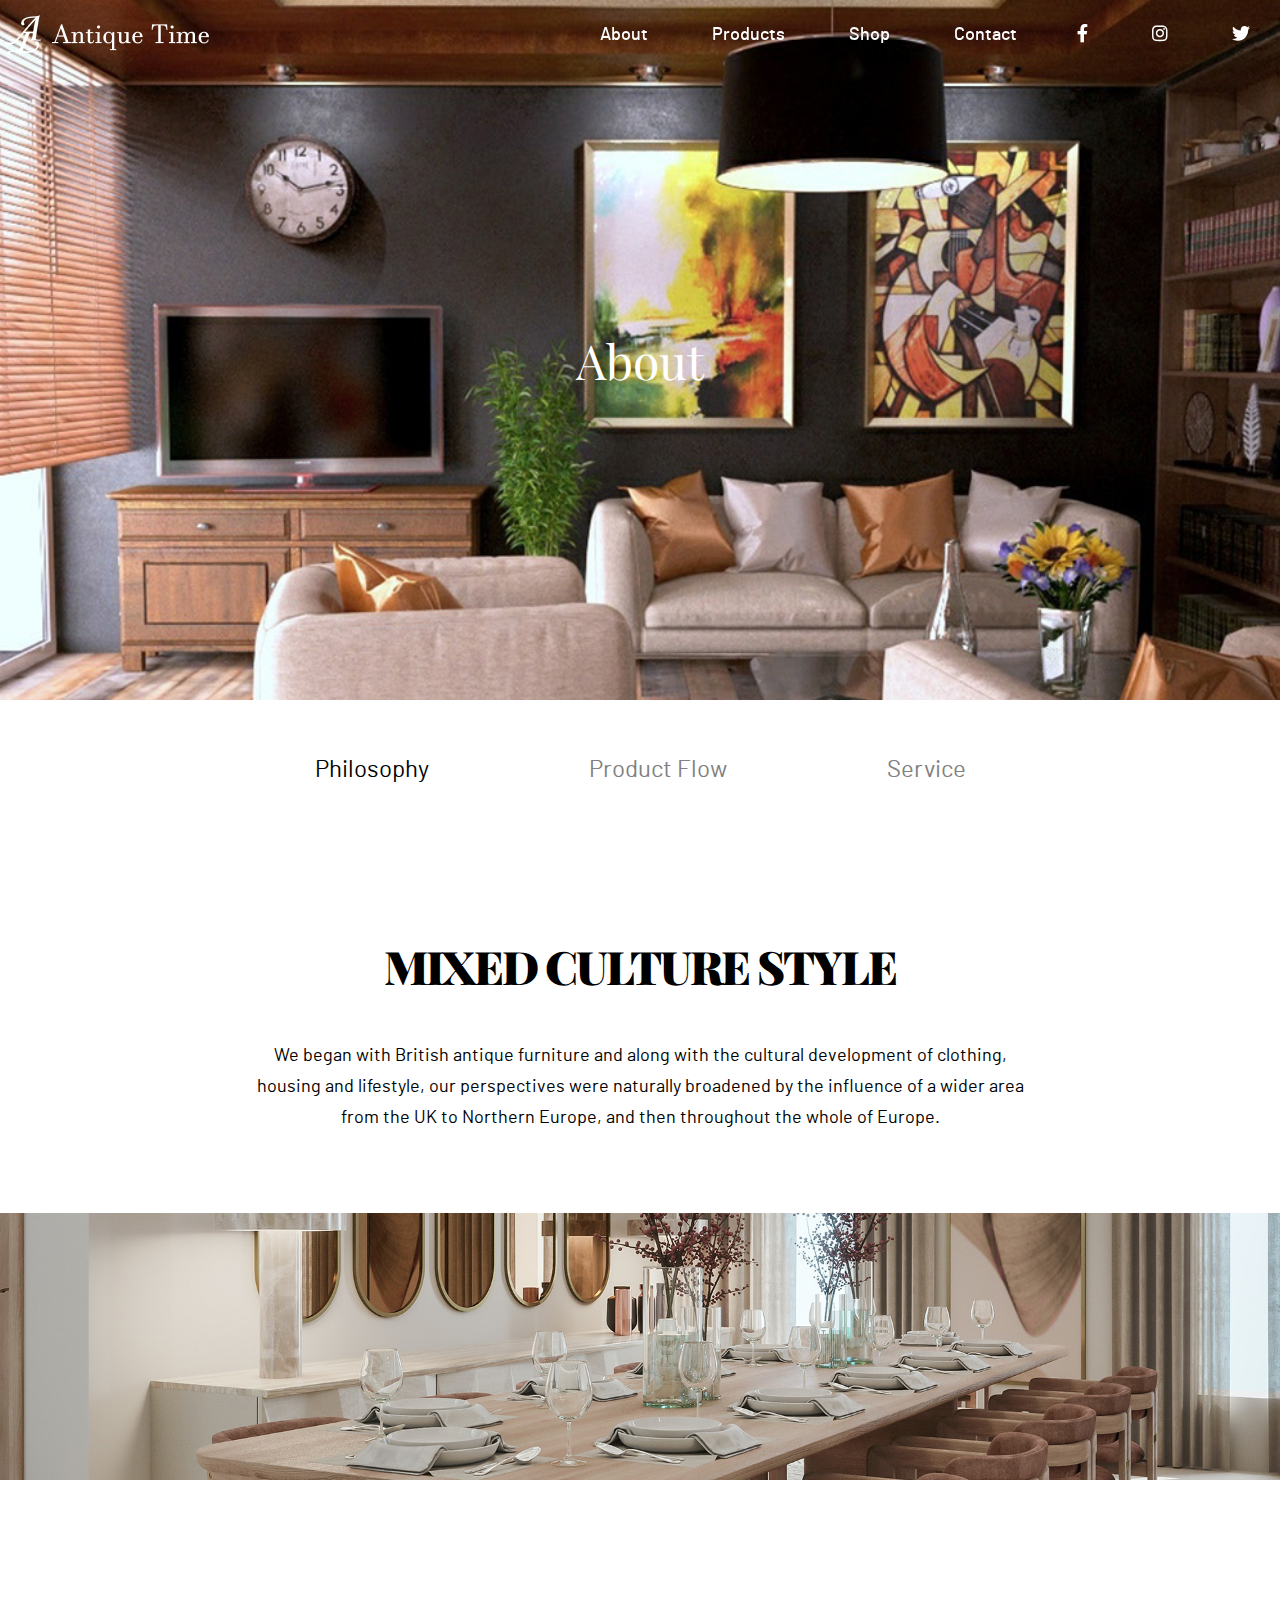
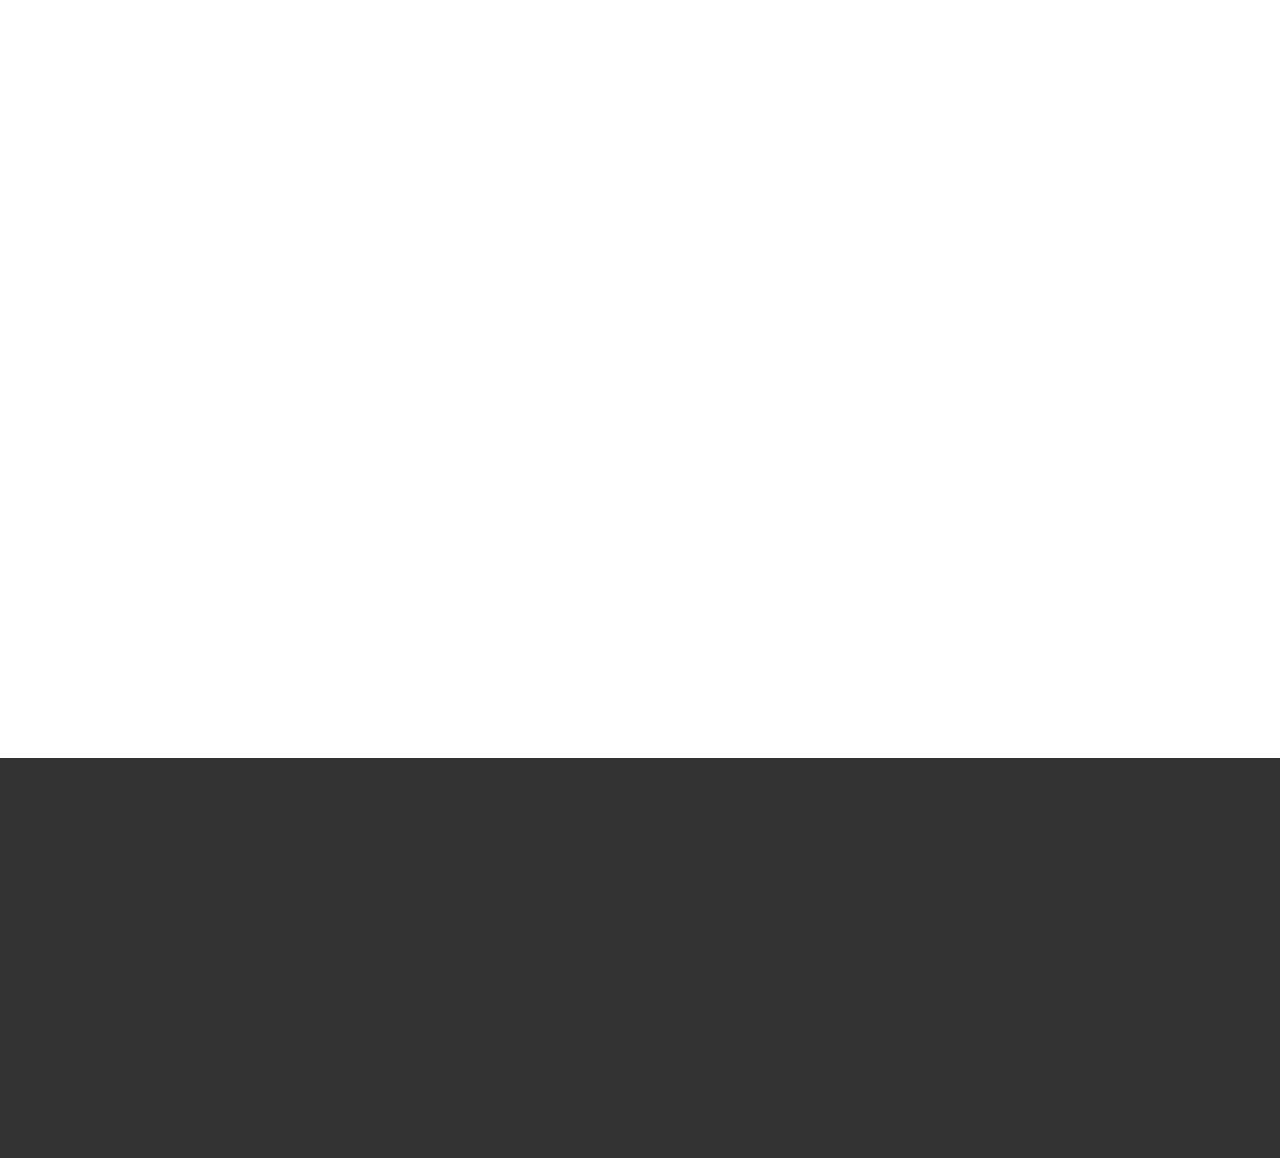
==== sub_page/about.html @ 9381ce77 "01.upload" ====
<!DOCTYPE html>
<html>

<head>
    <title>Antique Time - About</title>
    <meta charset="UTF-8">
    <meta name="viewport" content="user-scalable=no, initial-scale=1.0, maximum-scale=1.0, minimum-scale=1.0, width=device-width">
    <meta http-equiv="X-UA-Compatible" content="ie=edge">
    <meta name="author" content="SOHYUN LIM">
    <!-- description -->
    <meta name="description" content="포트폴리오용 가구인테리어 사이트 엔티크타임">
    <!-- keywords -->
    <meta name="keywords" content="creative, modern, clean, bootstrap responsive, html5, css3, portfolio, agency, one page, corporate, start-up, studio, branding, designer, freelancer, carousel, parallax, personal, masonry, grid">
    <!-- favicon -->
    <link rel="shortcut icon" href="images/common/antique_time_favicon.ico">
    <!--css-->
    <link rel="stylesheet" href="../css/common.css">
    <link rel="stylesheet" href="../css/main.css">
    <link rel="stylesheet" href="../css/sub.css">
    <link rel="stylesheet" href="../css/slick.css">
    <!--script-->
    <script src="https://ajax.googleapis.com/ajax/libs/jquery/3.3.1/jquery.min.js"></script>
    <script src="../js/slick.min.js"></script>
    <script src="../js/common.js"></script>
    <!--[if IE]>
        <script src="../js/html5shiv.js"></script>
    <![endif]-->
</head>

<body>

    <!--header S-->
    <header id="header">
        <!--mobile nav S-->
        <nav class="mNav">
            <h1><a href="../index.html">antique time</a></h1>
            <a class="ham"><span></span> <span></span> <span></span></a>
            <ul class="gnb">
                <li><a href="about.html">About</a></li>
                <li><a href="product.html">Products</a></li>
                <li><a href="shop.html">Shop</a></li>
                <li><a href="contact.html">Contact</a></li>
            </ul>
        </nav>
        <!--mobile nav E-->
        <!--web nav S-->
        <nav class="wNav container">
            <h1><a href="../index.html">antique time</a></h1>
            <div class="gnb">
                <ul class="menu">
                    <li><a href="about.html">About</a></li>
                    <li><a href="product.html">Products</a></li>
                    <li><a href="shop.html">Shop</a></li>
                    <li><a href="contact.html">Contact</a></li>
                </ul>
                <ul class="social">
                    <li><a href="#"><i class="fab fa-facebook-f"></i></a></li>
                    <li><a href="#"><i class="fab fa-instagram"></i></a></li>
                    <li><a href="#"><i class="fab fa-twitter"></i></a></li>
                </ul>
            </div>
        </nav>
        <!--web nav E-->
    </header>
    <!--header E-->


    <!--about_visual S-->
    <section id="about_visual" class="sub_visual">
        <h2 class="ani-start">About</h2>
    </section>
    <!--about_visual S-->


    <div id="wrap">

        <!--snb S-->
        <section id="snb">
            <h3 class="hidden">about 메뉴</h3>
            <ul class="snb">
                <li class="ani-start active" rel="tab1">Philosophy</li>
                <li class="ani-start ani-delay-03" rel="tab2">Product Flow</li>
                <li class="ani-start ani-delay-05" rel="tab3">Service</li>
            </ul>
        </section>
        <!--snb E-->

        <!--tab1 S-->
        <section id="tab1" class="tab_content">

            <!--mixed S-->
            <article class="mixed ani-start ani-delay-03 ani-stop">
                <h3>Mixed Culture Style</h3>
                <p class="mixedP">We began with British antique furniture and along with the cultural development of clothing, housing and lifestyle, our perspectives were naturally broadened by the influence of a wider area from the UK to Northern Europe, and then throughout the whole of Europe.</p>
                <ul class="mixed_list">
                    <li class="ml1"><img src="../images/about/sub_img_ml3.jpg" alt="mixed style diningroom"></li>
                    <li class="ml2"><img src="../images/about/sub_img_ml2.jpg" alt="mixed style library"></li>
                    <li class="ml3"><img src="../images/about/sub_img_ml1.jpg" alt="mixed style masterroom"></li>
                    <li class="ml4"><img src="../images/about/sub_img_ml4.jpg" alt="mixed style livingroom"></li>
                    <li class="ml5"><img src="../images/about/sub_img_ml5.jpg" alt="mixed style hallway"></li>
                </ul>
            </article>
            <!--mixed E-->

            <!--wrs S-->
            <article class="wrs container">
                <figure>
                    <img src="../images/about/about_bg_ws.jpg" alt="We_Are_Style" class="ani-start-fadeLeft ani_stop">
                    <figcaption class="ani-start-fadeLeftReverse ani_stop">
                        <h3>WE’RE STYLE</h3>
                        <p class="wrs_w1">If you introduce just one piece of furniture that you love into your life, everyday life will become fun and exciting. Above all, it is strange but antique furniture really enhances the atmosphere of the room, creating a higher quality space.</p>
                        <p class="wrs_w2">Since opening the first shop in Busan in 1988, we have been helping to design people’s living space in various ways. One way has been through antique furniture and we have enjoyed sharing the moments when we have been able to make many customers happy.</p>
                    </figcaption>
                </figure>
            </article>
            <!--wrs E-->
        </section>
        <!--tab1 E-->


        <!--tab2 S-->
        <section id="tab2" class="tab_content">

            <!--buying S-->
            <article class="container">
                <figure class="ani-start ani_stop">
                    <img src="../images/about/about_product_flow1.jpg" alt="buying img">
                    <figcaption>
                        <h3>Buying</h3>
                        <p>There are many variations of passages of Lorem Ipsum available, but the majority have suffered alteration in some form, by injected humour, or randomised words which don't look even slightly believable. If you are going to use a passage of Lorem Ipsum, you need to be sure there isn't anything embarrassing hidden in the middle of text.</p>
                    </figcaption>
                </figure>
            </article>
            <!--buying E-->

            <!--Restoration S-->
            <article>
                <figure class="container ani-start ani_stop">
                    <img src="../images/about/about_product_flow2.jpg" alt="Restoration img">
                    <figcaption>
                        <h3>Restoration</h3>
                        <p>There are many variations of passages of Lorem Ipsum available, but the majority have suffered alteration in some form, by injected humour, or randomised words which don't look even slightly believable. If you are going to use a passage of Lorem Ipsum, you need to be sure there isn't anything embarrassing hidden in the middle of text. All the Lorem Ipsum generators on the Internet tend to repeat predefined chunks as necessary, making this the first true generator on the Internet. It uses a dictionary of over 200 Latin words, combined with a handful of model sentence structures, to generate Lorem Ipsum which looks reasonable. </p>
                    </figcaption>
                </figure>
            </article>
            <!--Restoration E-->

            <!--Polishing S-->
            <article class="container">
                <figure class="ani-start ani_stop">
                    <img src="../images/about/about_product_flow3.jpg" alt="Polishing img">
                    <figcaption>
                        <h3>Polishing</h3>
                        <p>If you are going to use a passage of Lorem Ipsum, you need to be sure there isn't anything embarrassing hidden in the middle of text. All the Lorem Ipsum generators on the Internet tend to repeat predefined chunks as necessary, making this the first true generator on the Internet. It uses a dictionary of over 200 Latin words, combined with a handful of model sentence structures, to generate Lorem Ipsum which looks reasonable. The generated Lorem Ipsum is therefore always free from repetition, injected humour, or non-characteristic words etc.</p>
                    </figcaption>
                </figure>
            </article>
            <!--Polishing E-->

            <!--Woodworking S-->
            <article>
                <figure class="container ani-start ani_stop">
                    <img src="../images/about/about_product_flow4.jpg" alt="Woodworking img">
                    <figcaption>
                        <h3>Woodworking</h3>
                        <p>There are many variations of passages of Lorem Ipsum available, but the majority have suffered alteration in some form, by injected humour, or randomised words which don't look even slightly believable. If you are going to use a passage of Lorem Ipsum, you need to be sure there isn't anything embarrassing hidden in the middle of text. All the Lorem Ipsum generators on the Internet tend to repeat predefined chunks as necessary, making this the first true generator on the Internet. It uses a dictionary of over 200 Latin words, combined with a handful of model sentence structures, to generate Lorem Ipsum which looks reasonable. The generated Lorem Ipsum is therefore always free from repetition, injected humour, or non-characteristic words etc.</p>
                    </figcaption>
                </figure>
            </article>
            <!--Woodworking E-->

        </section>
        <!--tab2 E-->


        <!--tab3 S-->
        <section id="tab3" class="tab_content">

            <!--order_house S-->
            <article class="order_house cts_s1">
                <div class="container">
                    <div class="s_top ani ani-start">
                        <img src="../images/about/about_service_house_main.jpg" alt="order house img">
                        <div class="s_words">
                            <h3>ORDER HOUSE</h3>
                            <p>Every man wants his own house.</p>
                            <p>For those who love the design, it's just like you.For someone, it's their own status.For some people, it's a gathering place instead of a cafe, and it's their own place to take a rest.</p>
                            <p>We promise to build a house that will be a lifelong asset.</p>
                        </div>
                    </div>
                    <div class="s_bottom ani-start ani_stop">
                        <div class="works_more ">
                            <h4>LATEST WORKS</h4>
                            <p><a href="#" class="btn_style1"><em></em><span>VIEW MORE</span></a></p>
                        </div>
                        <div class="s_btm_img"><a href="#"><img src="../images/about/about_service_house_bottom1.jpg" alt="house1"><span></span></a></div>
                        <div class="s_btm_img"><a href="#"><img src="../images/about/about_service_house_bottom2.jpg" alt="house2"><span></span></a></div>
                    </div>
                </div>
            </article>
            <!--order_house E-->

            <!--renovation S-->
            <article class="renovation cts_s2">
                <div><img src="../images/about/about_service_renovation_main.jpg" alt="renovation img" class="ani-start ani_stop"></div>
                <div class="container s_line ani-start ani_stop">
                    <div class="s_words">
                        <h3>RENOVATION</h3>
                        <p>"Renovation" is what we think of as ""residential regeneration."""I think it's about reviving my home again.</p>
                        <p>In recent years, we have been able to respond to renovations, such as kitchen replacement and floor renovation, focusing on the complete renovation of an apartment building that has been in high demand, the renovation of a single-family skeleton, and the renovation of earthquake-resistance reinforcement.</p>
                        <p>The purpose is to make your precious place live longer.</p>
                    </div>
                    <div class="s_right">
                        <h4>LATEST WORKS</h4>
                        <div class="s_btm_img">
                            <a href="#"><img src="../images/about/about_service_house_bottom1.jpg" alt="renovation1"><span></span></a>
                            <a href="#"><img src="../images/about/about_service_house_bottom2.jpg" alt="renovation2"><span></span></a>
                        </div>
                        <p class="btn"><a href="#" class="btn_style1"><em></em><span>VIEW MORE</span></a></p>
                    </div>
                </div>
            </article>
            <!--renovation E-->



            <!--stores S-->
            <article class="stores cts_s1">
                <div class="container">
                    <div class="s_top ani-start ani_stop">
                        <img src="../images/about/about_service_stores_main.jpg" alt="stores img">
                        <div class="s_words">
                            <h3>STORES</h3>
                            <p>We do not only private housing, but also construction and planning of stores and medical facilities.</p>
                            <p>We will help you build a store that is full of thoughts and is the only place in the world that reflects the owner's obsession and the customer's perspective.</p>
                        </div>
                    </div>
                    <div class="s_bottom ani-start ani_stop">
                        <div class="works_more">
                            <h4>LATEST WORKS</h4>
                            <p><a href="#" class="btn_style1"><em></em><span>VIEW MORE</span></a></p>
                        </div>
                        <div class="s_btm_img"><a href="#"><img src="../images/about/about_service_stores_bottom1.jpg" alt="stores1"><span></span></a></div>
                        <div class="s_btm_img"><a href="#"><img src="../images/about/about_service_stores_bottom2.jpg" s alt="stores2"><span></span></a></div>
                    </div>
                </div>
            </article>
            <!--stores E-->

            <!--furniture S-->
            <article class="furniture cts_s2">
                <div><img src="../images/about/about_service_furniture_main.jpg" alt="furniture main" class=" ani-start ani_stop"></div>
                <div class="container s_line">
                    <div class="s_words ani-start ani_stop">
                        <h3>FURNITURE</h3>
                        <p>We do not only private housing, but also construction and planning of stores and medical facilities.</p>
                        <p>We will help you build a store that is full of thoughts and is the only place in the world that reflects the owner's obsession and the customer's perspective.</p>
                    </div>
                    <div class="s_right ani-start ani_stop">
                        <h4>LATEST WORKS</h4>
                        <div class="s_btm_img">
                            <a href="#"><img src="../images/about/about_service_furniture_bottom1.jpg" alt="furniture1"><span></span></a>
                            <a href="#"><img src="../images/about/about_service_furniture_bottom2.jpg" s alt="furniture2"><span></span></a>
                        </div>
                        <p class="btn"><a href="#" class="btn_style1"><em></em><span>VIEW MORE</span></a></p>
                    </div>
                </div>
            </article>
            <!--furniture E-->

        </section>
        <!--tab3 E-->
    </div>


    <!--footer S-->
    <footer id="footer">
        <div class="footer">
            <p class="footer_logo"><img src="../images/common/common_img_logo.png" alt="footer_logo"></p>
            <p class="slogan">No. 37 Squadron is a Royal Australian Air Force medium tactical airlift squadron. It operates Lockheed Martin C-130J Hercules aircraft from RAAF Base Richmond, New South Wales. The squadron has seen active service flying transport aircraft during World War II.</p>
            <ul class="social">
                <li><a href="#"><i class="fab fa-facebook-f"></i></a></li>
                <li><a href="#"><i class="fab fa-instagram"></i></a></li>
                <li><a href="#"><i class="fab fa-twitter"></i></a></li>
            </ul>
            <p class="copy">© 2020 ANTIQUE TIME / ALL RIGHTS RESERVED</p>
        </div>
    </footer>
    <!--footer E-->
</body></html>
---- css/common.css ----
@charset "utf-8";
@import url('https://fonts.googleapis.com/css2?family=Playfair+Display:ital,wght@0,500;1,600&display=swap');
@import url('https://cdnjs.cloudflare.com/ajax/libs/font-awesome/5.14.0/css/all.min.css');
@font-face {
    font-family: 'barlow';
    src: url('../fonts/barlow-medium-webfont.woff2') format('woff2'),
         url('../fonts/barlow-medium-webfont.woff') format('woff');
    font-weight: 500;
    font-style: normal;

}


@font-face {
    font-family: 'barlow';
    src: url('../fonts/barlow-semibold-webfont.woff2') format('woff2'),
         url('../fonts/barlow-semibold-webfont.woff') format('woff');
    font-weight: 600;
    font-style: normal;

}

@font-face {
    font-family: 'barlow';
    src: url('../fonts/barlow-regular-webfont.woff2') format('woff2'),
         url('../fonts/barlow-regular-webfont.woff') format('woff');
    font-weight: normal;
    font-style: normal;

}

/* 여백 초기화 */
body{background: #fff;overflow-x: hidden;position: relative;}
body,div,ul,li,dl,dd,dt,ol,h1,h2,h3,h4,h5,h6,input,fieldset,legend,p,select,table,th,td,tr,textarea,button,form,figure,figcaption{margin:0; padding:0;}

/* a 링크 초기화 */
a {color: #000; text-decoration: none;}
a:hover {color: #000;}

/* 폰트 초기화 */
body, input, textarea, select, button, table {font-family: 'barlow'; color: #000; font-size: 18px; line-height: 1.7;}

/* 폰트 스타일 초기화 */
em,address {font-style: normal;}

/* 블릿기호 초기화 */
ul,li,ol {list-style:none;}

/* 제목 태그 초기화 */
h1,h2,h3,h4,h5,h6 {font-size: 18px; font-weight: normal;}

/* 테두리 초기화 */
img,fieldset {border:0 none;}

/* 버튼 초기화 */
button {border: 0;}


/* 반응형 */
video,img {width: 100%;}

/* clearfix */
.clearfix{*zoom:1;}
.clearfix:before, .clearfix:after {display: block; content: '';line-height: 0;}
.clearfix:after {clear: both;}


/* IR 효과 */
.hidden{text-indent: -9999px;display: none;}


h3{position: relative;font-size: 46px; letter-spacing: -2px; font-weight: 900;text-transform: uppercase;text-align: center;line-height: 1.1;font-family: 'Playfair Display', serif;font-style: normal;}
h3 span{display: block; font-style: italic;color: #3b5249}


/*hover 확대*/
a.scale,.sns li a:hover{transition:all .3s;}
.social li a:hover{transform: scale(1.2);-ms-transform: scale(1.2);-webkit-transform: scale(1.2);transition:all .3s;}


/*btn_style1*/
.btn_style1 {cursor: pointer;box-sizing: border-box; background-color: transparent;width: 100%;height: 60px;padding:20px 70px;line-height: 64px;position: relative;;z-index: 0;}
.btn_style1 span {color: #000;padding-right: 30px;transform: scaleX(0.6);transform-origin: center left;transition: color 0.3s ease;position: relative;z-index: 1;}
.btn_style1 em {position: absolute;height: 1px;background: #000;width: 47%;right: 23px;top: 50%;transform: scaleX(0.25); -webkit-transform:scaleX(0.25);transform-origin: center right;transition: all 0.3s ease;z-index: 1;}
.btn_style1:before,
.btn_style1:after {content: '';background: #9cada4;height: 50%;width: 0;position: absolute;transition: 0.3s cubic-bezier(0.785, 0.135, 0.15, 0.86);-webkit-transition:0.3s cubic-bezier(0.785, 0.135, 0.15, 0.86);}
.btn_style1:before {top: 0;left: 0;right: auto;}
.btn_style1:after {bottom: 0;right: 0;left: auto;}
.btn_style1:hover:before {width: 100%;right: 0;left: auto;}
.btn_style1:hover:after {width: 100%;left: 0;right: auto;}
.btn_style1:hover span {color: #fff;}
.btn_style1:hover em {background: #fff;transform: scaleX(.51);transform: scaleX(.51);}

/*btn_style2*/
.btn_style2{position: relative}
.btn_style2:hover{animation: btn2_ani 1.5s infinite}
.btn_style2 span{border-bottom: 1px solid #000;padding: 5px 100px 5px 20px;font-weight: 600;font-size: 20px;}
.btn_style2 em{width: 15px;height: 1px;background: #000;position: absolute;right: -2px;bottom: 6px; transform: rotate(45deg);}



/*
animation
*/




.ani_stop {
    animation-name: none !important;
    -webkit-animation-name: none !important;
    opacity: 0;
}

[class *= ani-start] {
	animation-delay:0s;
	-webkit-animation-delay:0s;
	animation-duration:1.0s;
	-webkit-animation-duration:1;
	animation-fill-mode: both;
	-webkit-animation-fill-mode: both;
	animation-direction: alternate;
	-webkit-animation-direction: alternate;
}
.ani-start-fadeIn {
	animation-name:fadeIn;
	-webkit-animation-name:fadeIn;
}
.ani-start {
	animation-name:fadeDown;
	-webkit-animation-name:fadeDown;
	animation-name:fadeUp;
	-webkit-animation-name:fadeUp;
}
.ani-start-fadeDown {
	animation-name:fadeDown;
	-webkit-animation-name:fadeDown;
}
.ani-start-fadeLeft {
	animation-name:fadeLeft;
	-webkit-animation-name:fadeLeft;
}
.ani-start-fadeLeftReverse {
	animation-name:fadeLeftReverse;
	-webkit-animation-name:fadeLeftReverse;
}
.ani-start-fadeRight {
	animation-name:fadeRight;
	-webkit-animation-name:fadeRight;
}
.ani-start-zoomIn {
	animation-name:zoomIn;
	-webkit-animation-name:zoomIn;
}
.ani-start-flipX {
	animation-name:flipX;
	-webkit-animation-name:flipX;
}

.ani-delay-03 {
	animation-delay:0.2s;
	-webkit-animation-delay:0.2s;
}
.ani-delay-04 {
	animation-delay:0.3s;
	-webkit-animation-delay:0.3s;
}
.ani-delay-05 {
	animation-delay:0.4s;
	-webkit-animation-delay:0.4s;
}
.ani-delay-06 {
	animation-delay:0.5s;
	-webkit-animation-delay:0.5s;
}
.ani-delay-07 {
	animation-delay:0.6s;
	-webkit-animation-delay:0.6s;
}
.ani-delay-08 {
	animation-delay:0.7s;
	-webkit-animation-delay:0.7s;
}
.ani-delay-09 {
	animation-delay:0.8s;
	-webkit-animation-delay:0.8s;
}
.ani-delay-10 {
	animation-delay:0.9s;
	-webkit-animation-delay:0.9s;
}
.ani-delay-11 {
	animation-delay:1s;
	-webkit-animation-delay:1s;
}
.ani-delay-12 {
	animation-delay:1.1s;
	-webkit-animation-delay:1.1s;
}



@keyframes scroll_ani {
  0%   { transform: translateY(0); opacity: 1; }
  25%  { opacity: 1; }
  75%  { transform: translateY(.75em); opacity: 0; }
  100% { transform: translateY(0); opacity: 0; }
}

@keyframes btn2_ani {
  0%   {transform: translate(0,0)}
  50%   {transform: translate(5px,0)}
  100%   {transform: translate(0,0)}
}




@keyframes fadeIn {
 	0% {
 		opacity:0;
 	}
 	100% {
 		opacity:1;
 	}
}
@-webkit-keyframes fadeIn {
 	0% {
 		opacity:0;
 	}
 	100% {
		opacity:1;
 	}
}
@keyframes fadeUp {
 	0% {
 		transform:translateY(30px);
 		-webkit-transform:translateY(30px);
 		-moz-transform:translateY(30px);
 		-ms-transform:translateY(30px);
 		opacity:0;
 	}
 	100% {
		transform:translateY(0);
 		-webkit-transform:translateY(0);
 		-moz-transform:translateY(0);
 		-ms-transform:translateY(0);
 		opacity:1;
 	}
}
@-webkit-keyframes fadeUp {
 	0% {
 		transform:translateY(50px);
 		-webkit-transform:translateY(50px);
 		-moz-transform:translateY(50px);
 		-ms-transform:translateY(50px);
 		opacity:0;
 	}
 	100% {
		transform:translateY(0);
 		-webkit-transform:translateY(0);
 		-moz-transform:translateY(0);
 		-ms-transform:translateY(0);
		opacity:1;
 	}
}

@keyframes fadeDown {
 	0% {
 		transform:translateY(-50px);
 		-webkit-transform:translateY(-50px);
 		-moz-transform:translateY(-50px);
 		-ms-transform:translateY(-50px);
 		opacity:0;
 	}
 	100% {
		transform:translateY(0);
 		-webkit-transform:translateY(0);
 		-moz-transform:translateY(0);
 		-ms-transform:translateY(0);
 		opacity:1;
 	}
}
@-webkit-keyframes fadeDown {
 	0% {
 		transform:translateY(-30px);
 		-webkit-transform:translateY(-30px);
 		-moz-transform:translateY(-30px);
 		-ms-transform:translateY(-30px);
 		opacity:0;
 	}
 	100% {
		transform:translateY(0);
 		-webkit-transform:translateY(0);
 		-moz-transform:translateY(0);
 		-ms-transform:translateY(0);
		opacity:1;
 	}
}

@keyframes fadeLeft {
 	0% {
 		transform:translateX(10%);
 		-webkit-transform:translateX(10%);
 		-moz-transform:translateX(10%);
 		-ms-transform:translateX(10%);
 		opacity:0;
 	}
 	100% {
		transform:translateX(0);
 		-webkit-transform:translateX(0);
 		-moz-transform:translateX(0);
 		-ms-transform:translateX(0);
 		opacity:1;
 	}
}
@-webkit-keyframes fadeLeft {
 	0% {
 		transform:translateX(10%);
 		-webkit-transform:translateX(10%);
 		-moz-transform:translateX(10%);
 		-ms-transform:translateX(10%);
 		opacity:0;
 	}
 	100% {
		transform:translateX(0);
 		-webkit-transform:translateX(0);
 		-moz-transform:translateX(0);
 		-ms-transform:translateX(0);
		opacity:1;
 	}
}
@keyframes fadeLeftReverse {
 	0% {
 		transform:translateX(-10%);
 		-webkit-transform:translateX(-10%);
 		-moz-transform:translateX(10%);
 		-ms-transform:translateX(10%);
 		opacity:0;
 	}
 	100% {
		transform:translateX(0);
 		-webkit-transform:translateX(0);
 		-moz-transform:translateX(0);
 		-ms-transform:translateX(0);
 		opacity:1;
 	}
}
@-webkit-keyframes fadeLeftReverse {
 	0% {
 		transform:translateX(-10%);
 		-webkit-transform:translateX(-10%);
 		-moz-transform:translateX(-10%);
 		-ms-transform:translateX(-10%);
 		opacity:0;
 	}
 	100% {
		transform:translateX(0);
 		-webkit-transform:translateX(0);
 		-moz-transform:translateX(0);
 		-ms-transform:translateX(0);
		opacity:1;
 	}
}
@keyframes fadeRight {
 	0% {
 		transform:translate(10%,-10%);
 		-webkit-transform:translate(10%,-10%);
 		-moz-transform:translate(10%,-10%);
 		-ms-transform:translate(10%,-10%);
 		opacity:0;
 	}
 	100% {
		transform:translate(0,0);
 		-webkit-transform:translate(0,0);
 		-moz-transform:translate(0,0);
 		-ms-transform:translate(0,0);
 		opacity:1;
 	}
}
@-webkit-keyframes fadeRight {
 	0% {
 		transform:translate(10%,-10%);
 		-webkit-transform:translate(10%,-10%);
 		-moz-transform:translate(10%,-10%);
 		-ms-transform:translate(10%,-10%);
 		opacity:0;
 	}
 	100% {
		transform:translate(0,0);
 		-webkit-transform:translate(0,0);
 		-moz-transform:translate(0,0);
 		-ms-transform:translate(0,0);
 		opacity:1;
 	}
}
@keyframes zoomIn {
 	0% {
 		transform:scale(0.7);
 		-webkit-transform:scale(0.7);
 		-moz-transform:scale(0.7);
 		-ms-transform:scale(0.7);
 		opacity:0;
 	}
 	100% {
		transform:scale(1);
 		-webkit-transform:scale(1);
 		-moz-transform:scale(1);
 		-ms-transform:scale(1);
 		opacity:1;
 	}
}
@-webkit-keyframes zoomIn {
 	0% {
 		transform:scale(0.7);
 		-webkit-transform:scale(0.7);
 		-moz-transform:scale(0.7);
 		-ms-transform:scale(0.7);
 		opacity:0;
 	}
 	100% {
		transform:scale(1);
 		-webkit-transform:scale(1);
 		-moz-transform:scale(1);
 		-ms-transform:scale(1);
 		opacity:1;
 	}
}
@keyframes flipX {
  0% {
    -webkit-transform: perspective(600px) rotateX(90deg);
    transform: perspective(600px) rotateX(90deg);
    opacity: 0;
  }
  60% {
    -webkit-transform: perspective(600px) rotateX(0deg);
    transform: perspective(600px) rotateX(0deg);
  }
  100% {
    opacity: 1;
  }
}
@-webkit-keyframes flipX {
  0% {
    -webkit-transform: perspective(600px) rotateX(90deg);
    transform: perspective(600px) rotateX(90deg);
    opacity: 0;
  }
  60% {
    -webkit-transform: perspective(600px) rotateX(0deg);
    transform: perspective(600px) rotateX(0deg);
  }
  100% {
    opacity: 1;
  }
}
---- css/main.css ----
@charset "utf-8";





/*
-----------------------
latout
-----------------------
*/

#wrap{background: #fff; position: relative;z-index: 99;}
.container{width: 1540px;margin: 0 auto;}

#header{width: 100%; position: fixed;left: 50%;z-index: 9999; transform: translate(-50%,0);transition: all .5s;}
#main_visual{position: relative;top: 0; width: 100%; height: 100vh;font-family: 'Playfair Display', serif;overflow: hidden}
#service{margin: 0 auto 180px}
#about_us{}
#warranty{margin: 180px auto}
#collection{margin: 240px auto 180px}
#brand{margin: 180px 0}
#subscribe{padding: 160px 0;background:url(../images/main/main_bg_subscribe.jpg) no-repeat;}
#footer{padding: 200px 0;position: relative; text-align: center;font-size: 14px; color: rgba(255,255,255,.5);text-align: center;width: 100%;background: #333;}




/*
-----------------------
header
-----------------------
*/
#header h1{position: absolute;top: 0;left: 0px;}
#header h1 a{display: block; text-indent:-9999px;padding: 20px 0;width: 214px; background: url(../images/common/common_img_logo.png) no-repeat center center}


/*PC메뉴*/
#header .wNav{position: relative;margin: 0 auto;}
#header .wNav .gnb{position: absolute;top: 20px;right: 0px;display: flex;}
#header .wNav .gnb li{display: inline-block;}
#header .wNav .gnb li a{display: block; padding: 0 30px;color: #fff;transition:all .3s;font-weight: 500}
#header .wNav .gnb .menu li a::after{content: "";display: block;width: 0;height: 1px;background: #fff;transition: all .3s;}
#header .wNav .gnb .menu li a:hover::after{width: 100%;transition: width .5s}

/*모바일메뉴*/
#header .mNav h1{left: 30px}
#header .mNav{font-family: 'Playfair Display', serif;display: none;}
#header .mNav .ham{position: absolute;width: 45px; right: 60px;top: 25px;z-index: 99;}
#header .mNav .ham span{height: 1px;width: 100%;display: block;position: relative;background-color: #fff;transition: all 0.4s ease-out;}
#header .mNav .ham span:nth-child(2) {margin: 10px 0;}
#header .mNav .ham span:before {left: 0;bottom: 0;width: 100%;height: 1px;content: '';position: absolute;background: #ae97a2;transform: scaleX(0);transform-origin: right;transition: transform 0.4s ease-out;}
#header .mNav .ham span:nth-child(2):before {transition-delay: 0.1s}
#header .mNav .ham span:nth-child(3):before {transition-delay: 0.2s}
#header .mNav .ham:hover span:before {transform: scaleX(1);transform-origin: left}
#header .mNav .ham span {filter: grayscale(100%)}
#header .mNav .ham.active span:before {display: none}
#header .mNav .ham.active span:nth-child(1) {transform: rotate(135deg) translate(10px, -10px);background: #fff}
#header .mNav .ham.active span:nth-child(2) {opacity: 0}
#header .mNav .ham.active span:nth-child(3) {transform: rotate(45deg) translate(-5px, -5px);background: #fff}
#header .mNav .gnb{position: fixed;top: 0; background: #333;width: 100%;height: 0;opacity: 0; display: flex;justify-content: center;flex-direction: column;align-items: center;overflow: hidden;z-index: -99;}
#header .mNav .gnb.visible{height: 100vh;opacity: 1;transition: opacity .5s}
#header .mNav .gnb.visible li{padding: 20px 0;}
#header .mNav .gnb.visible li{animation: fadeDown 1s forwards}
#header .mNav .gnb li a{display: block; color: #fff;font-size: 56px;box-sizing: border-box;transition: all .5s}
#header .mNav .gnb li a:hover{font-style: italic;font-weight: 600;}
#header .mNav .gnb li a::after{content: "";display: block;width: 0;height: 1px;background: #fff;transition: all .3s;}
#header .mNav .gnb li a:hover::after{width: 100%;transition: width .5s}

/*header 스크롤고정*/
#header.fixed{height: 70px; color: #333;background: #fff;border-bottom: 1px solid rgba(0,0,0,.1); margin-bottom: 0;box-shadow: 0px 0px 6px 0px rgba(0, 0, 0, 0.1);transition: all .5s}
#header.fixed h1 a{background:url(../images/common/common_img_logo_hover.png) no-repeat center center }
#header.fixed .menu li a,#header.fixed .social li a{color: #333}
#header.fixed .wNav .gnb .menu li a::after{background: #333}
#header.fixed .mNav .ham span{background: #333}




/*
-----------------------
main_visual
-----------------------
*/
#main_visual video{position: fixed; z-index: -99; left: 50%;top: 0;transform: translateX(-50%);padding-bottom:56.25%;width: 100%;height: 100%; object-fit: cover;}
#main_visual .mv_w{position: absolute;left:50%;top: 45%;transform: translate(-50%,-50%);width: 700px;color: #fff;text-align: center;}
#main_visual .mv_w dt{font-size: 58px;}
#main_visual .mv_w dd{font-size: 16px;}
#main_visual .scroll::before{content: "";display: block;width: 20px;height: 40px;border-radius: 1px;}
#main_visual .scroll{position: absolute; bottom: 80px;left: 50%;transform: translateX(-50%);cursor: pointer;}
#main_visual .scroll .scroll-icon {display: block;position: relative;height: 3em;width: 1.5em;border: .1em solid #fff;border-radius: 1em;left: 50%;transform: translateX(-50%)}
#main_visual .scroll .scroll-inner {display: block;position: absolute;left: 50%;background: #fff;height: .5em;width: .5em;top: .6em;margin-left: -.25em;border-radius: 50%;transform-origin: top center;backface-visibility: hidden;animation: scroll_ani 2s ease-out infinite;}
#main_visual .scroll .scroll_txt{display: block;font-weight: 600;font-size: 18px;color: #fff}


/*
-----------------------
service
-----------------------

*/
#service::before{content: "";position: absolute; left: 0; width: 100%;height: 500px;background: #f3f3f3;}
#service h3{padding: 130px 0 90px;}
#service .service_list{width: 100%;}
#service .service_list li{margin: 0 20px;}
#service .service_list li a{position: relative; display: block; padding: 50px 50px 430px;font-weight: 500;transition: padding .5s}
#service .service_list li.sv1{background: url(../images/main/main_img_wwd_furniture.jpg) no-repeat center center;background-size: cover}
#service .service_list li.sv2{background: url(../images/main/main_img_wwd_house.jpg) no-repeat center center;background-size: cover}
#service .service_list li.sv3{background: url(../images/main/main_img_wwd_renovation.jpg) no-repeat center center;background-size: cover}
#service .service_list li.sv4{background: url(../images/main/main_img_wwd_stores.jpg) no-repeat center center;background-size: cover}
#service .service_list li a:hover{padding-left: 70px;}
#service .service_list li a span{position: absolute;top: 45px;right: 50px;width: 35px;height: 15px;transition: right .5s;display: inline-block;background: url(../images/main/main_ic_arrow.png) no-repeat }
#service .service_list li a:hover span{right: 70px;}

/*
-----------------------
about_us
-----------------------
*/

#about_us figure{display: flex;align-items: flex-start;}
#about_us figure .img_wrap{width: 50%;}
#about_us figure figcaption .about_w{margin: 60px auto 80px;width: 70%;}
#about_us figure figcaption p.btn{overflow: auto;}
#about_us figure{display: flex;}
#about_us figure figcaption{width: 50%;margin: 100px 0; position: sticky;top:20%;text-align: center;box-sizing: border-box;}
#about_us figure figcaption{width: 50%;margin: 100px 0; position: sticky;top:30%;height: 400px;text-align: center;}
#about_us figure figcaption .about_w{margin: 60px auto 80px;width: 70%;}

/*
-----------------------
warranty
-----------------------
*/

#warranty{height: 448px;background: url(../images/main/main_brand_slid03.jpg) no-repeat top center;background-size: cover}
#warranty .container{position: absolute;bottom: -60px;left: 50%;transform: translateX(-50%);}
#warranty a{display: flex;justify-content: space-between;align-items: center; background: url(../images/main/main_bg_warranty.jpg) no-repeat top center;background-size: cover;padding: 150px 150px;color: #fff;transition: all .5s;}
#warranty a:hover{padding: 150px 200px;}
#warranty a span{display: block;width: 10%;height: 2px;background: #fff;transition: all .5s}
#warranty a:hover span{width: 25%}


/*
-----------------------
collection
-----------------------
*/

#collection figure{display: flex;}
#collection figure .img_wrap{width: 50%;}
#collection figure figcaption{width: 50%;margin: 100px 0; position: sticky;top:30%;height: 400px;text-align: center;}
#collection figure figcaption .clt_w{margin: 60px auto 80px;width: 70%;}
/*




/*
-----------------------
project
-----------------------
*/
#brand .brand_nav{margin: 80px 0 50px;}
#brand .brand_nav .bnav{display: flex;align-items: center; height: 60px;margin: 0 100px;box-sizing: border-box;;}
#brand .brand_nav .bnav img{max-width: 150px;display: block;margin: 0 auto}
#brand .blist{width: 100%;background: #222;padding:100px;height: 700px;box-sizing: border-box;background-size: cover !important}
#brand .blist .brand_info{display: inline-block;width: 40%; color: #fff; height: 100%; background: rgba(0,0,0,.7);box-sizing: border-box;display: flex;flex-direction: column;justify-content: center;align-items: center;padding: 80px;text-align: center}
#brand .blist .brand_info h4{font-style: italic; font-size: 30px;font-weight: 600;font-family: 'Playfair Display', serif;text-transform: uppercase}
#brand .blist .brand_info .bl_w{padding: 30px 0 50px}
#brand .blist .brand_info .btn span{color: #fff}
#brand .blist .brand_info .btn em{background: #fff}
#brand .blist.bl1{background: url(../images/main/main_brand_slid01.jpg) no-repeat top center;}
#brand .blist.bl2{background: url(../images/main/main_brand_slid02.jpg) no-repeat top center;}
#brand .blist.bl3{background: url(../images/main/main_brand_slid03.jpg) no-repeat top center;}
#brand .blist.bl4{background: url(../images/main/main_brand_slid04.jpg) no-repeat top center;}
#brand .blist.bl5{background: url(../images/main/main_brand_slid05.jpg) no-repeat top center;}
#brand .blist.bl6{background: url(../images/main/main_brand_slid06.jpg) no-repeat top center;}
/*


/*
-----------------------
subscribe
-----------------------
*/
#subscribe .container{display: flex;justify-content: space-between;align-items: center}
#subscribe .email_form{width: 60%;text-align: end}
#subscribe .email_form .email{width: 55%;height: 58px;display: inline-block;background: none; border: 1px solid #000;padding: 20px; box-sizing: border-box;color: #000}


/*
-----------------------
footer
-----------------------
*/
#footer .footer{position: fixed;bottom:50px;;width: 100%;z-index: -999}
#footer .footer_logo{width: 150px;margin: 0 auto;opacity: .5}
#footer .slogan{width: 850px; margin: 30px auto;}
#footer .slogan::after{content: "";display: block;margin: 50px auto 30px; width:100px;height: 1px;border-top: 1px solid rgba(255,255,255,.5)}
#footer .social{display: flex;justify-content: center; margin: 30px 0;}
#footer .social li a{display: inline-block; padding: 0 30px;color: rgba(255,255,255,.5)}


/*
-----------------------
media query
-----------------------
*/

@media(max-width:1550px){
    #wrap{}
	.container{width: 100%;padding: 0 30px;box-sizing: border-box;}
}

@media(max-width:1240px){
    h3{font-size: 36px;}
    
    #brand .blist .brand_info{width: 100%;}
    
}
@media(max-width:1024px){
    body{font-size: 16px;min-width: 1024px;}
    #header .wNav{display: none}
    #header .mNav{display: block;}
    #about_us figcaption{position:static}
    #collection figcaption{position:static}
}

@media(max-width:600px){
}
@media(max-width:480px){
}
@media(max-width:360px){
}
---- css/sub.css ----
/*
----------------------------
sub_layout
----------------------------
*/

#about_visual{background: url(../images/about/about_bg_visual.jpg) no-repeat center center fixed;background-size: cover; }
#products_visual{background: url(../images/products/products_bg_visual.jpg) no-repeat bottom center fixed;background-size: cover;}
#shop_visual{background: url(../images/shop/shop_bg_visual.png) no-repeat center top fixed;background-size: cover;}
#contact_visual{background: url(../images/contact/contact_bg_visual.jpg) no-repeat center top fixed;background-size: cover;}

.sub_visual{position: relative;height: 700px;padding-top: 320px;box-sizing: border-box;}
.sub_visual h2{font-size: 48px;font-family: 'Playfair Display', serif;text-align: center;color:#fff}




/*
----------------------------
about_page
----------------------------
*/

/*snb*/
#snb{}
#snb .snb{display: flex;justify-content: center;}
#snb .snb li{padding: 50px 80px;font-size: 24px;cursor: pointer;color: #808080}
#snb .snb li.active{color: #000}
#snb .snb li:hover{color: #000;}


/*tab1*/
#tab1 .mixed{text-align: center;}
#tab1 .mixed h3{padding-top: 100px;}
#tab1 .mixed .mixedP{width: 60%;;margin: 50px auto 80px;}

#tab1 .wrs{margin: 180px auto;}
#tab1 .wrs figure{display: flex;justify-content: space-between;align-items: center;}
#tab1 .wrs figcaption{text-align: center;width: 50%;}
#tab1 .wrs figcaption h3{margin-bottom: 50px;}
#tab1 .wrs figcaption p{width: 70%;margin: 30px auto}
#tab1 .wrs figure img{width: 50%;}



/*tab2*/
#tab2 article:nth-child(2),#tab2 article:nth-child(4){background: #f3f3f3}
#tab2 figure{display: flex;justify-content: space-between;align-items: center;padding: 90px 0;}
#tab2 figure img{width: 30%;}
#tab2 figure figcaption{width: 60%;}
#tab2 figure figcaption h3{margin-bottom: 50px;text-align: left}
#tab2 figure figcaption p{margin: 30px auto}


/*tab3*/

#tab3 article h4{font-size:32px;font-weight: 700;padding-bottom: 30px;font-family: 'Playfair Display', serif}
#tab3 article img{display: block}

#tab3 article .s_words{width: 50%;text-align: center;padding: 0 80px;box-sizing: border-box}
#tab3 article .s_words h3{padding-bottom: 50px;}
#tab3 article .s_words p{padding: 10px;}
#tab3 article .s_btm_img a{display: block; position: relative;}
#tab3 article .s_btm_img a span{display: block; position: absolute;top: 0;left: 0;width: 100%;height: 100%;background: rgba(0,0,0,.3);transition: opacity .8s}
#tab3 article .s_btm_img a:hover span{opacity: 0;}

#tab3 .cts_s1{margin: 90px auto 180px;}
#tab3 .cts_s1 .s_top{display: flex;justify-content: space-between;align-items: center;}
#tab3 .cts_s1 .s_top img{width: 50%;}
#tab3 .cts_s1 .s_bottom{display: flex;justify-content: space-between;align-items: center;margin-top: 50px}
#tab3 .cts_s1 .s_bottom>div{flex-basis: calc(100%/3);padding: 0 10px;box-sizing: border-box}
#tab3 .cts_s1 .s_bottom .works_more{text-align: center;}

#tab3 .cts_s2{background: #f3f3f3;padding: 90px 0;margin: 90px 0;}
#tab3 .cts_s2 .s_line{display: flex;justify-content: space-between;margin-top: 50px}
#tab3 .cts_s2 .s_line>div{flex-basis: 50%;box-sizing: border-box;}
#tab3 .cts_s2 .s_right{text-align: center;}
#tab3 .cts_s2 .s_right .s_btm_img{display: flex;padding: 30px 0}
#tab3 .cts_s2 .s_right .s_btm_img a:nth-child(1){display: block;margin-right: 20px}



/*
----------------------------
product_page
----------------------------
*/


/*product_line*/
.product figure{display: flex;justify-content: space-between;align-items: center;text-align: center;padding: 90px 0;}
.product figure figcapation .pd_n{font-size: 26px;border-bottom: 1px solid #000;display: inline-block;margin-bottom: 20px;}
.product figure figcapation .pd_w{margin: 60px auto 60px;width: 70%}
.product figure img{width: 50%;}


/*preproduction*/
#preproduction{background: #f3f3f3;}
#preproduction figure{flex-direction: row-reverse;}




/*
----------------------------
shop_page
----------------------------
*/

#shop_info{margin: 100px auto;}

#shop_info .shop_info{display: flex;flex-wrap: wrap;text-align: center;justify-content: space-between;}
#shop_info .shop_info li{flex-basis: 49%;margin-bottom: 80px;box-sizing: border-box;transition: opacity .3s}
#shop_info .shop_info li:nth-child(1){flex-basis: 100%;}
#shop_info .shop_info li .s_name{display: block;font-size: 36px;line-height: 30px; font-weight: 500; box-sizing: border-box;padding-bottom: 20px}
#shop_info .shop_info li a{position: relative;display: block;}
#shop_info .shop_info li a img{display: block;}
#shop_info .shop_info li a span{background: rgba(0,0,0,.3);display: none;justify-content:center;align-items: center;;width: 100%;height: 100%;;position: absolute;top:50%;left: 50%;transform: translate(-50%,-50%); font-size: 22px;text-transform: uppercase;color: #fff;}
#shop_info .shop_info li a:hover span{display: flex}
#shop_info .shop_info li a span em{position: absolute;display: block; top:50%;left: 50%;margin-left: -40px;margin-top: -40px;z-index: -1;width: 80px;height: 80px;border-radius: 50%;background: #9CADA4}




/*
----------------------------
contact_page
----------------------------
*/

#contact{margin: 90px auto;display: flex;justify-content: space-between;align-items: center;}


#contact .message{width:50%}
#contact .message h3{margin-bottom: 30px;}
#contact{margin: 90px auto;display: flex;justify-content: space-between;}
#contact .message{width:50%;padding: 50px 0;}
#contact .message input{border: 0; border-bottom: 1px solid #000;background: Transparent;padding: 10px;box-sizing: border-box}
#contact .message input[type='text']{width: 49%;}
#contact .message input[type='submit']{width: 100%;border: 1px solid #000;}
#contact .message textarea{display: block;width: 100%;border: 0;border-bottom: 1px solid #000;background: transparent;margin: 40px 0 80px;padding: 10px;box-sizing: border-box; resize:none}


#contact .info{width: 45%;background: url(../images/contact/contact_bg_contact_info.png)no-repeat center top;padding: 110px 130px;box-sizing: border-box; color: #f3f3f3;}
#contact .info h3{opacity: .8}
#contact .info p{padding: 35px 0;padding-left: 60px;opacity: .8}
#contact .info p.addr{background: url(../images/contact/contact_ic_map.png) no-repeat left center}
#contact .info p.phone{background: url(../images/contact/contact_ic_phone.png) no-repeat left center}
#contact .info p.email{background: url(../images/contact/contact_ic_message.png) no-repeat left center}
#contact .info .social{display: flex;width: 200px;justify-content: space-between;padding-top: 60px;}
#contact .info .social img{width: auto;}
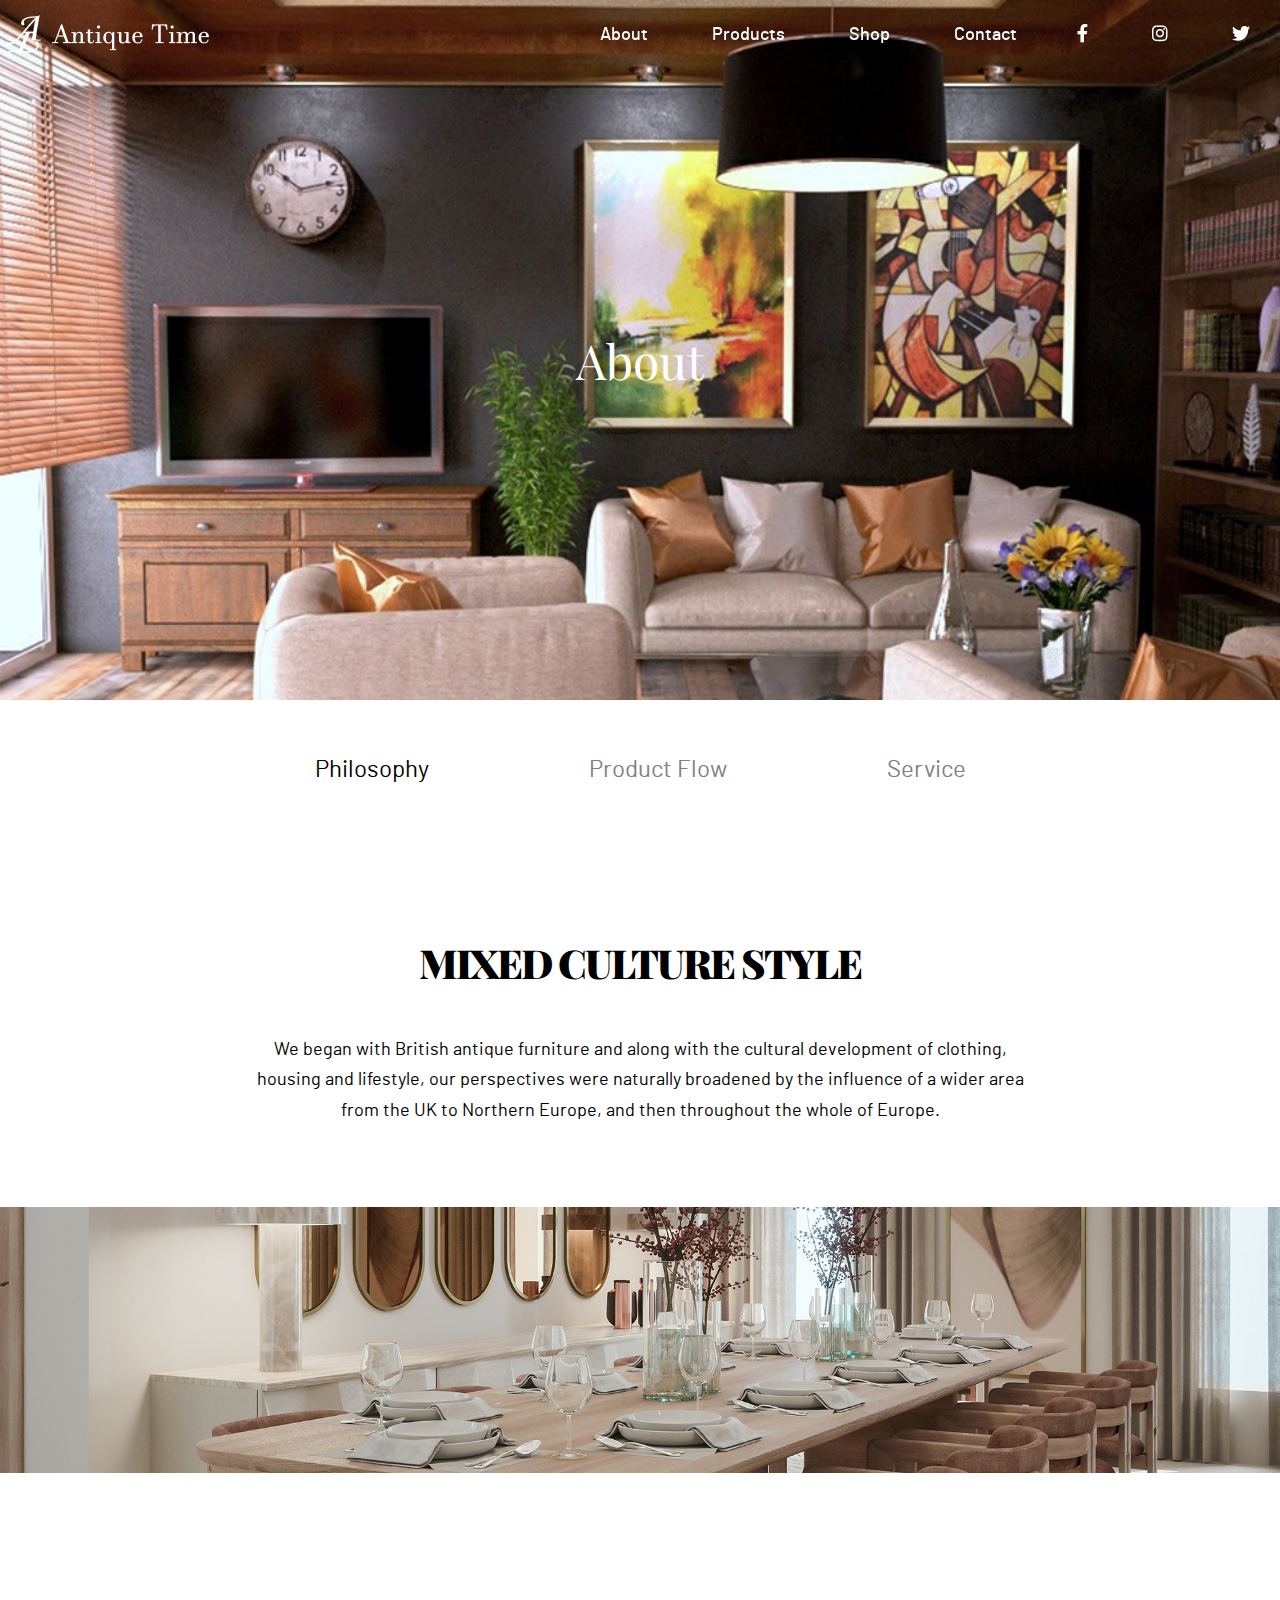
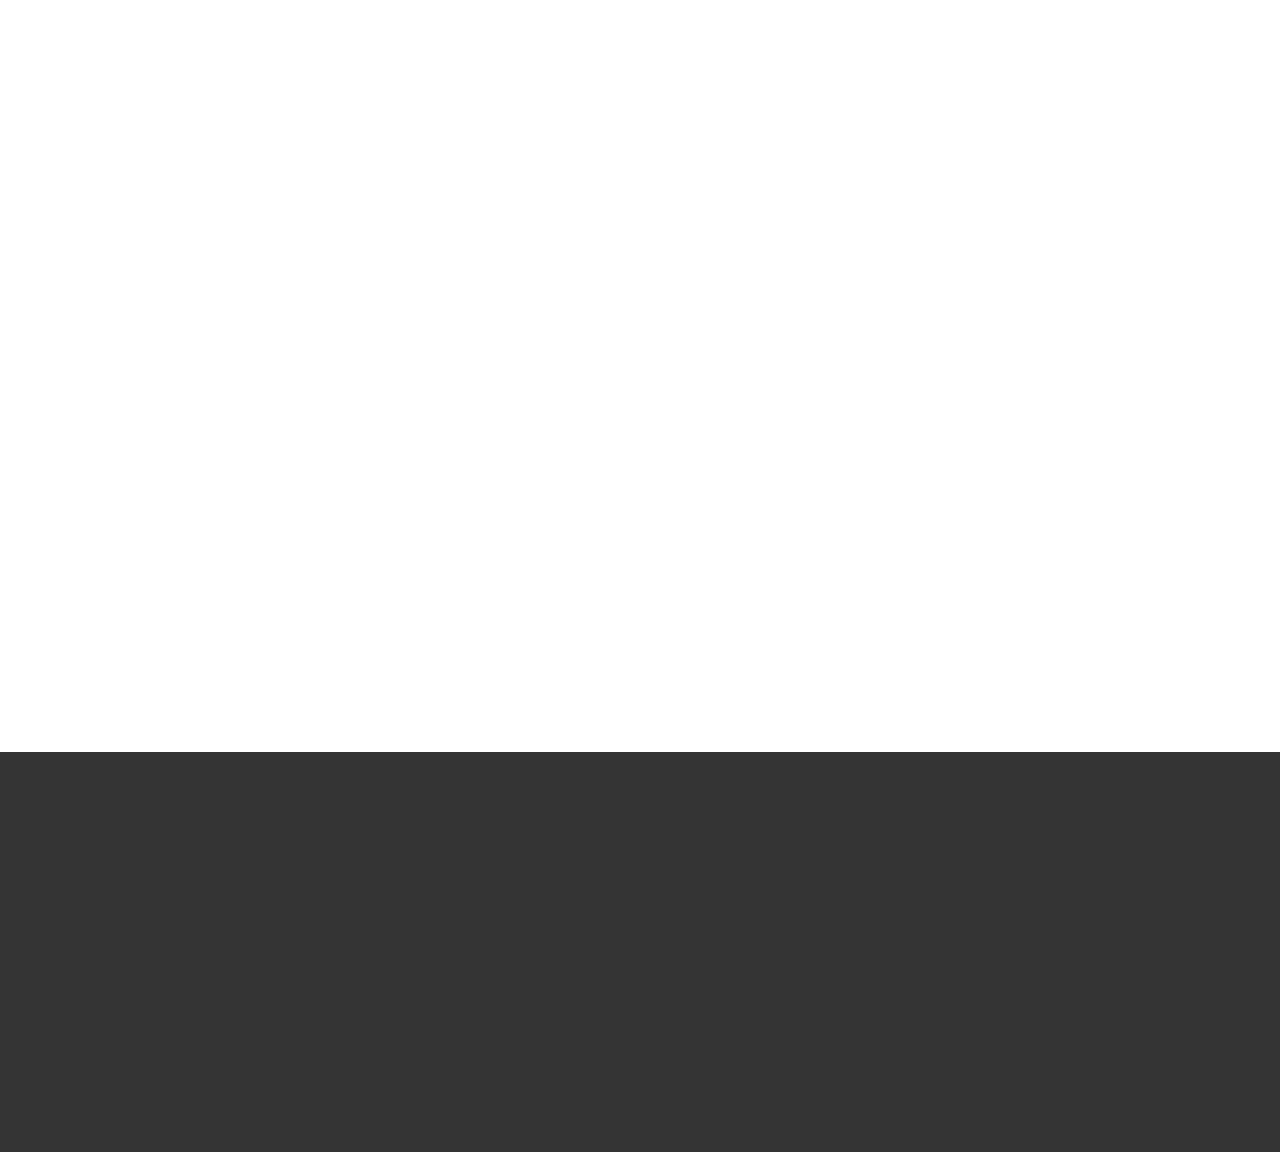
==== commit d5c2c0ee: "03.refactor : contact page" ====
--- a/sub_page/about.html
+++ b/sub_page/about.html
@@ -6,22 +6,22 @@
     <meta charset="UTF-8">
     <meta name="viewport" content="user-scalable=no, initial-scale=1.0, maximum-scale=1.0, minimum-scale=1.0, width=device-width">
     <meta http-equiv="X-UA-Compatible" content="ie=edge">
-    <meta name="author" content="SOHYUN LIM">
+    <meta name="author" content="Sohuyn Lim">
     <!-- description -->
     <meta name="description" content="포트폴리오용 가구인테리어 사이트 엔티크타임">
     <!-- keywords -->
-    <meta name="keywords" content="creative, modern, clean, bootstrap responsive, html5, css3, portfolio, agency, one page, corporate, start-up, studio, branding, designer, freelancer, carousel, parallax, personal, masonry, grid">
+    <meta name="keywords" content="creative, html5, css3, portfolio">
     <!-- favicon -->
-    <link rel="shortcut icon" href="images/common/antique_time_favicon.ico">
+    <link rel="shortcut icon" href="../images/common/antique_time_favicon.ico">
     <!--css-->
     <link rel="stylesheet" href="../css/common.css">
     <link rel="stylesheet" href="../css/main.css">
     <link rel="stylesheet" href="../css/sub.css">
     <link rel="stylesheet" href="../css/slick.css">
     <!--script-->
-    <script src="https://ajax.googleapis.com/ajax/libs/jquery/3.3.1/jquery.min.js"></script>
-    <script src="../js/slick.min.js"></script>
-    <script src="../js/common.js"></script>
+    <script defer src="https://ajax.googleapis.com/ajax/libs/jquery/3.3.1/jquery.min.js"></script>
+    <script defer src="../js/slick.min.js"></script>
+    <script defer src="../js/main.js"></script>
     <!--[if IE]>
         <script src="../js/html5shiv.js"></script>
     <![endif]-->
@@ -64,7 +64,7 @@
     </header>
     <!--header E-->
 
-
+    
     <!--about_visual S-->
     <section id="about_visual" class="sub_visual">
         <h2 class="ani-start">About</h2>
@@ -109,7 +109,7 @@
                     <figcaption class="ani-start-fadeLeftReverse ani_stop">
                         <h3>WE’RE STYLE</h3>
                         <p class="wrs_w1">If you introduce just one piece of furniture that you love into your life, everyday life will become fun and exciting. Above all, it is strange but antique furniture really enhances the atmosphere of the room, creating a higher quality space.</p>
-                        <p class="wrs_w2">Since opening the first shop in Busan in 1988, we have been helping to design people’s living space in various ways. One way has been through antique furniture and we have enjoyed sharing the moments when we have been able to make many customers happy.</p>
+                        <p class="wrs_w2">Since opening the first shop in New York in 1988, we have been helping to design people’s living space in various ways. One way has been through antique furniture and we have enjoyed sharing the moments when we have been able to make many customers happy.</p>
                     </figcaption>
                 </figure>
             </article>
@@ -127,7 +127,7 @@
                     <img src="../images/about/about_product_flow1.jpg" alt="buying img">
                     <figcaption>
                         <h3>Buying</h3>
-                        <p>There are many variations of passages of Lorem Ipsum available, but the majority have suffered alteration in some form, by injected humour, or randomised words which don't look even slightly believable. If you are going to use a passage of Lorem Ipsum, you need to be sure there isn't anything embarrassing hidden in the middle of text.</p>
+                        <p>Lorem ipsum dolor sit amet, consectetur adipiscing elit. Integer non egestas tellus. Etiam commodo sollicitudin arcu, nec consectetur risus scelerisque ac. Ut id suscipit purus. Mauris ac gravida urna, vel hendrerit arcu. Duis vitae placerat neque, eget lacinia felis. Sed consectetur dui ut lacus tristique semper. Phasellus pellentesque nulla lacus.</p>
                     </figcaption>
                 </figure>
             </article>
@@ -139,7 +139,7 @@
                     <img src="../images/about/about_product_flow2.jpg" alt="Restoration img">
                     <figcaption>
                         <h3>Restoration</h3>
-                        <p>There are many variations of passages of Lorem Ipsum available, but the majority have suffered alteration in some form, by injected humour, or randomised words which don't look even slightly believable. If you are going to use a passage of Lorem Ipsum, you need to be sure there isn't anything embarrassing hidden in the middle of text. All the Lorem Ipsum generators on the Internet tend to repeat predefined chunks as necessary, making this the first true generator on the Internet. It uses a dictionary of over 200 Latin words, combined with a handful of model sentence structures, to generate Lorem Ipsum which looks reasonable. </p>
+                        <p>Nam ac tincidunt lectus, ut pharetra velit. Duis pharetra iaculis magna commodo lobortis. Nunc finibus lorem luctus arcu rutrum sodales. Pellentesque pellentesque elementum consectetur. Nullam a scelerisque elit. Sed viverra odio et eros lacinia, nec consectetur arcu accumsan. Donec tempor justo in turpis laoreet vehicula semper eu elit. Fusce iaculis arcu nunc, a posuere enim tristique in. Mauris ac posuere lacus. Mauris nec vulputate enim, sed imperdiet massa. Nulla iaculis pretium tristique. Sed in ex ac neque mattis accumsan. Nullam tincidunt elementum turpis, ut lobortis nisl sagittis et. In accumsan aliquam lacus vel ullamcorper. </p>
                     </figcaption>
                 </figure>
             </article>
@@ -151,7 +151,7 @@
                     <img src="../images/about/about_product_flow3.jpg" alt="Polishing img">
                     <figcaption>
                         <h3>Polishing</h3>
-                        <p>If you are going to use a passage of Lorem Ipsum, you need to be sure there isn't anything embarrassing hidden in the middle of text. All the Lorem Ipsum generators on the Internet tend to repeat predefined chunks as necessary, making this the first true generator on the Internet. It uses a dictionary of over 200 Latin words, combined with a handful of model sentence structures, to generate Lorem Ipsum which looks reasonable. The generated Lorem Ipsum is therefore always free from repetition, injected humour, or non-characteristic words etc.</p>
+                        <p>Nulla vel vehicula purus. Praesent volutpat diam in mauris congue euismod. Etiam non auctor nunc. Duis molestie purus libero, et imperdiet leo hendrerit ut. Integer lacus justo, blandit non viverra eget, semper sit amet ligula. Suspendisse a fermentum felis, eget dignissim mauris. Nunc sed volutpat massa. Fusce posuere blandit tristique. Curabitur ut justo vel nisi egestas lacinia. Ut feugiat mattis felis, vel dapibus nunc.</p>
                     </figcaption>
                 </figure>
             </article>
@@ -163,7 +163,7 @@
                     <img src="../images/about/about_product_flow4.jpg" alt="Woodworking img">
                     <figcaption>
                         <h3>Woodworking</h3>
-                        <p>There are many variations of passages of Lorem Ipsum available, but the majority have suffered alteration in some form, by injected humour, or randomised words which don't look even slightly believable. If you are going to use a passage of Lorem Ipsum, you need to be sure there isn't anything embarrassing hidden in the middle of text. All the Lorem Ipsum generators on the Internet tend to repeat predefined chunks as necessary, making this the first true generator on the Internet. It uses a dictionary of over 200 Latin words, combined with a handful of model sentence structures, to generate Lorem Ipsum which looks reasonable. The generated Lorem Ipsum is therefore always free from repetition, injected humour, or non-characteristic words etc.</p>
+                        <p>Duis aliquet iaculis elit, ac pharetra est interdum at. Ut accumsan nisi non ex mattis, in faucibus tellus fermentum. Aliquam sed tempor neque. Vestibulum arcu libero, laoreet vel nisl in, pharetra egestas augue. Ut ac mauris velit. Nullam eleifend diam in arcu rutrum, vel ornare tortor fringilla. Nullam luctus vulputate leo, non interdum purus sodales in. Aenean laoreet ex ac tellus semper rhoncus. Aenean blandit non turpis at tempor. Cras imperdiet, leo ac eleifend condimentum, augue augue pretium nisi, vitae luctus tortor nibh non dui. Duis non sapien nisl. Quisque lectus ipsum, dignissim vel metus sit amet, pretium posuere ex. Cras sapien risus, malesuada nec laoreet vel, tempus nec justo. Nunc viverra urna ipsum, non egestas leo egestas eget.</p>
                     </figcaption>
                 </figure>
             </article>
@@ -277,7 +277,7 @@
     <footer id="footer">
         <div class="footer">
             <p class="footer_logo"><img src="../images/common/common_img_logo.png" alt="footer_logo"></p>
-            <p class="slogan">No. 37 Squadron is a Royal Australian Air Force medium tactical airlift squadron. It operates Lockheed Martin C-130J Hercules aircraft from RAAF Base Richmond, New South Wales. The squadron has seen active service flying transport aircraft during World War II.</p>
+            <p class="slogan">Antique Time proposes a more sophisticated, beautiful life through antique furniture. Furniture that has been handed down through the years is newly restored and passed on to the next generation. Helping furniture to live on into the next generation without being discarded.</p>
             <ul class="social">
                 <li><a href="#"><i class="fab fa-facebook-f"></i></a></li>
                 <li><a href="#"><i class="fab fa-instagram"></i></a></li>
--- a/css/common.css
+++ b/css/common.css
@@ -1,101 +1,310 @@
 @charset "utf-8";
 @import url('https://fonts.googleapis.com/css2?family=Playfair+Display:ital,wght@0,500;1,600&display=swap');
 @import url('https://cdnjs.cloudflare.com/ajax/libs/font-awesome/5.14.0/css/all.min.css');
+
 @font-face {
-    font-family: 'barlow';
-    src: url('../fonts/barlow-medium-webfont.woff2') format('woff2'),
-         url('../fonts/barlow-medium-webfont.woff') format('woff');
-    font-weight: 500;
-    font-style: normal;
+	font-family: 'barlow';
+	src: url('../fonts/barlow-medium-webfont.woff2') format('woff2'),
+		url('../fonts/barlow-medium-webfont.woff') format('woff');
+	font-weight: 500;
+	font-style: normal;
 
 }
 
 
 @font-face {
-    font-family: 'barlow';
-    src: url('../fonts/barlow-semibold-webfont.woff2') format('woff2'),
-         url('../fonts/barlow-semibold-webfont.woff') format('woff');
-    font-weight: 600;
-    font-style: normal;
+	font-family: 'barlow';
+	src: url('../fonts/barlow-semibold-webfont.woff2') format('woff2'),
+		url('../fonts/barlow-semibold-webfont.woff') format('woff');
+	font-weight: 600;
+	font-style: normal;
 
 }
 
 @font-face {
-    font-family: 'barlow';
-    src: url('../fonts/barlow-regular-webfont.woff2') format('woff2'),
-         url('../fonts/barlow-regular-webfont.woff') format('woff');
-    font-weight: normal;
-    font-style: normal;
+	font-family: 'barlow';
+	src: url('../fonts/barlow-regular-webfont.woff2') format('woff2'),
+		url('../fonts/barlow-regular-webfont.woff') format('woff');
+	font-weight: normal;
+	font-style: normal;
 
 }
 
 /* 여백 초기화 */
-body{background: #fff;overflow-x: hidden;position: relative;}
-body,div,ul,li,dl,dd,dt,ol,h1,h2,h3,h4,h5,h6,input,fieldset,legend,p,select,table,th,td,tr,textarea,button,form,figure,figcaption{margin:0; padding:0;}
+body {
+	background: #fff;
+	overflow-x: hidden;
+	position: relative;
+}
+
+body,
+div,
+ul,
+li,
+dl,
+dd,
+dt,
+ol,
+h1,
+h2,
+h3,
+h4,
+h5,
+h6,
+input,
+fieldset,
+legend,
+p,
+select,
+table,
+th,
+td,
+tr,
+textarea,
+button,
+form,
+figure,
+figcaption {
+	margin: 0;
+	padding: 0;
+}
 
 /* a 링크 초기화 */
-a {color: #000; text-decoration: none;}
-a:hover {color: #000;}
+a {
+	color: #000;
+	text-decoration: none;
+	outline: none;
+}
+
+textarea, input{
+	outline: none;
+}
+
+a:hover {
+	color: #000;
+}
 
 /* 폰트 초기화 */
-body, input, textarea, select, button, table {font-family: 'barlow'; color: #000; font-size: 18px; line-height: 1.7;}
+body,
+input,
+textarea,
+select,
+button,
+table {
+	font-family: 'barlow';
+	color: #000;
+	font-size: 18px;
+	line-height: 1.7;
+}
 
 /* 폰트 스타일 초기화 */
-em,address {font-style: normal;}
+em,
+address {
+	font-style: normal;
+}
 
 /* 블릿기호 초기화 */
-ul,li,ol {list-style:none;}
+ul,
+li,
+ol {
+	list-style: none;
+}
 
 /* 제목 태그 초기화 */
-h1,h2,h3,h4,h5,h6 {font-size: 18px; font-weight: normal;}
+h1,
+h2,
+h3,
+h4,
+h5,
+h6 {
+	font-size: 18px;
+	font-weight: normal;
+}
 
 /* 테두리 초기화 */
-img,fieldset {border:0 none;}
+img,
+fieldset {
+	border: 0 none;
+}
 
 /* 버튼 초기화 */
-button {border: 0;}
+button {
+	border: 0;
+	background-color: transparent;
+}
 
 
 /* 반응형 */
-video,img {width: 100%;}
+video,
+img {
+	width: 100%;
+}
 
 /* clearfix */
-.clearfix{*zoom:1;}
-.clearfix:before, .clearfix:after {display: block; content: '';line-height: 0;}
-.clearfix:after {clear: both;}
+.clearfix {
+	*zoom: 1;
+}
+
+.clearfix:before,
+.clearfix:after {
+	display: block;
+	content: '';
+	line-height: 0;
+}
+
+.clearfix:after {
+	clear: both;
+}
 
 
 /* IR 효과 */
-.hidden{text-indent: -9999px;display: none;}
-
-
-h3{position: relative;font-size: 46px; letter-spacing: -2px; font-weight: 900;text-transform: uppercase;text-align: center;line-height: 1.1;font-family: 'Playfair Display', serif;font-style: normal;}
-h3 span{display: block; font-style: italic;color: #3b5249}
+.hidden {
+	text-indent: -9999px;
+	display: none;
+}
+
+
+h3 {
+	position: relative;
+	font-size: 40px;
+	letter-spacing: -2px;
+	font-weight: 900;
+	text-transform: uppercase;
+	text-align: center;
+	line-height: 1.1;
+	font-family: 'Playfair Display', serif;
+	font-style: normal;
+}
+
+h3 span {
+	display: block;
+	font-style: italic;
+	color: #3b5249
+}
 
 
 /*hover 확대*/
-a.scale,.sns li a:hover{transition:all .3s;}
-.social li a:hover{transform: scale(1.2);-ms-transform: scale(1.2);-webkit-transform: scale(1.2);transition:all .3s;}
+a.scale,
+.sns li a:hover {
+	transition: all .3s;
+}
+
+.social li a:hover {
+	transform: scale(1.2);
+	-ms-transform: scale(1.2);
+	-webkit-transform: scale(1.2);
+	transition: all .3s;
+}
 
 
 /*btn_style1*/
-.btn_style1 {cursor: pointer;box-sizing: border-box; background-color: transparent;width: 100%;height: 60px;padding:20px 70px;line-height: 64px;position: relative;;z-index: 0;}
-.btn_style1 span {color: #000;padding-right: 30px;transform: scaleX(0.6);transform-origin: center left;transition: color 0.3s ease;position: relative;z-index: 1;}
-.btn_style1 em {position: absolute;height: 1px;background: #000;width: 47%;right: 23px;top: 50%;transform: scaleX(0.25); -webkit-transform:scaleX(0.25);transform-origin: center right;transition: all 0.3s ease;z-index: 1;}
+.btn_style1 {
+	cursor: pointer;
+	box-sizing: border-box;
+	background-color: transparent;
+	width: 100%;
+	height: 60px;
+	padding: 20px 70px;
+	line-height: 64px;
+	position: relative;
+	;
+	z-index: 0;
+}
+
+.btn_style1 span {
+	color: #000;
+	padding-right: 30px;
+	transform: scaleX(0.6);
+	transform-origin: center left;
+	transition: color 0.3s ease;
+	position: relative;
+	z-index: 1;
+}
+
+.btn_style1 em {
+	position: absolute;
+	height: 1px;
+	background: #000;
+	width: 47%;
+	right: 23px;
+	top: 50%;
+	transform: scaleX(0.25);
+	-webkit-transform: scaleX(0.25);
+	transform-origin: center right;
+	transition: all 0.3s ease;
+	z-index: 1;
+}
+
 .btn_style1:before,
-.btn_style1:after {content: '';background: #9cada4;height: 50%;width: 0;position: absolute;transition: 0.3s cubic-bezier(0.785, 0.135, 0.15, 0.86);-webkit-transition:0.3s cubic-bezier(0.785, 0.135, 0.15, 0.86);}
-.btn_style1:before {top: 0;left: 0;right: auto;}
-.btn_style1:after {bottom: 0;right: 0;left: auto;}
-.btn_style1:hover:before {width: 100%;right: 0;left: auto;}
-.btn_style1:hover:after {width: 100%;left: 0;right: auto;}
-.btn_style1:hover span {color: #fff;}
-.btn_style1:hover em {background: #fff;transform: scaleX(.51);transform: scaleX(.51);}
+.btn_style1:after {
+	content: '';
+	background: #9cada4;
+	height: 50%;
+	width: 0;
+	position: absolute;
+	transition: 0.3s cubic-bezier(0.785, 0.135, 0.15, 0.86);
+	-webkit-transition: 0.3s cubic-bezier(0.785, 0.135, 0.15, 0.86);
+}
+
+.btn_style1:before {
+	top: 0;
+	left: 0;
+	right: auto;
+}
+
+.btn_style1:after {
+	bottom: 0;
+	right: 0;
+	left: auto;
+}
+
+.btn_style1:hover:before {
+	width: 100%;
+	right: 0;
+	left: auto;
+}
+
+.btn_style1:hover:after {
+	width: 100%;
+	left: 0;
+	right: auto;
+}
+
+.btn_style1:hover span {
+	color: #fff;
+}
+
+.btn_style1:hover em {
+	background: #fff;
+	transform: scaleX(.51);
+	transform: scaleX(.51);
+}
 
 /*btn_style2*/
-.btn_style2{position: relative}
-.btn_style2:hover{animation: btn2_ani 1.5s infinite}
-.btn_style2 span{border-bottom: 1px solid #000;padding: 5px 100px 5px 20px;font-weight: 600;font-size: 20px;}
-.btn_style2 em{width: 15px;height: 1px;background: #000;position: absolute;right: -2px;bottom: 6px; transform: rotate(45deg);}
+.btn_style2 {
+	position: relative
+}
+
+.btn_style2:hover {
+	animation: btn2_ani 1.5s infinite
+}
+
+.btn_style2 span {
+	border-bottom: 1px solid #000;
+	padding: 5px 100px 5px 20px;
+	font-weight: 600;
+	font-size: 20px;
+}
+
+.btn_style2 em {
+	width: 15px;
+	height: 1px;
+	background: #000;
+	position: absolute;
+	right: -2px;
+	bottom: 6px;
+	transform: rotate(45deg);
+}
 
 
 
@@ -107,350 +316,420 @@
 
 
 .ani_stop {
-    animation-name: none !important;
-    -webkit-animation-name: none !important;
-    opacity: 0;
-}
-
-[class *= ani-start] {
-	animation-delay:0s;
-	-webkit-animation-delay:0s;
-	animation-duration:1.0s;
-	-webkit-animation-duration:1;
+	animation-name: none !important;
+	-webkit-animation-name: none !important;
+	opacity: 0;
+}
+
+[class *=ani-start] {
+	animation-delay: 0s;
+	-webkit-animation-delay: 0s;
+	animation-duration: 1.0s;
+	-webkit-animation-duration: 1;
 	animation-fill-mode: both;
 	-webkit-animation-fill-mode: both;
 	animation-direction: alternate;
 	-webkit-animation-direction: alternate;
 }
+
 .ani-start-fadeIn {
-	animation-name:fadeIn;
-	-webkit-animation-name:fadeIn;
-}
+	animation-name: fadeIn;
+	-webkit-animation-name: fadeIn;
+}
+
 .ani-start {
-	animation-name:fadeDown;
-	-webkit-animation-name:fadeDown;
-	animation-name:fadeUp;
-	-webkit-animation-name:fadeUp;
-}
+	animation-name: fadeDown;
+	-webkit-animation-name: fadeDown;
+	animation-name: fadeUp;
+	-webkit-animation-name: fadeUp;
+}
+
 .ani-start-fadeDown {
-	animation-name:fadeDown;
-	-webkit-animation-name:fadeDown;
-}
+	animation-name: fadeDown;
+	-webkit-animation-name: fadeDown;
+}
+
 .ani-start-fadeLeft {
-	animation-name:fadeLeft;
-	-webkit-animation-name:fadeLeft;
-}
+	animation-name: fadeLeft;
+	-webkit-animation-name: fadeLeft;
+}
+
 .ani-start-fadeLeftReverse {
-	animation-name:fadeLeftReverse;
-	-webkit-animation-name:fadeLeftReverse;
-}
+	animation-name: fadeLeftReverse;
+	-webkit-animation-name: fadeLeftReverse;
+}
+
 .ani-start-fadeRight {
-	animation-name:fadeRight;
-	-webkit-animation-name:fadeRight;
-}
+	animation-name: fadeRight;
+	-webkit-animation-name: fadeRight;
+}
+
 .ani-start-zoomIn {
-	animation-name:zoomIn;
-	-webkit-animation-name:zoomIn;
-}
+	animation-name: zoomIn;
+	-webkit-animation-name: zoomIn;
+}
+
 .ani-start-flipX {
-	animation-name:flipX;
-	-webkit-animation-name:flipX;
+	animation-name: flipX;
+	-webkit-animation-name: flipX;
 }
 
 .ani-delay-03 {
-	animation-delay:0.2s;
-	-webkit-animation-delay:0.2s;
-}
+	animation-delay: 0.2s;
+	-webkit-animation-delay: 0.2s;
+}
+
 .ani-delay-04 {
-	animation-delay:0.3s;
-	-webkit-animation-delay:0.3s;
-}
+	animation-delay: 0.3s;
+	-webkit-animation-delay: 0.3s;
+}
+
 .ani-delay-05 {
-	animation-delay:0.4s;
-	-webkit-animation-delay:0.4s;
-}
+	animation-delay: 0.4s;
+	-webkit-animation-delay: 0.4s;
+}
+
 .ani-delay-06 {
-	animation-delay:0.5s;
-	-webkit-animation-delay:0.5s;
-}
+	animation-delay: 0.5s;
+	-webkit-animation-delay: 0.5s;
+}
+
 .ani-delay-07 {
-	animation-delay:0.6s;
-	-webkit-animation-delay:0.6s;
-}
+	animation-delay: 0.6s;
+	-webkit-animation-delay: 0.6s;
+}
+
 .ani-delay-08 {
-	animation-delay:0.7s;
-	-webkit-animation-delay:0.7s;
-}
+	animation-delay: 0.7s;
+	-webkit-animation-delay: 0.7s;
+}
+
 .ani-delay-09 {
-	animation-delay:0.8s;
-	-webkit-animation-delay:0.8s;
-}
+	animation-delay: 0.8s;
+	-webkit-animation-delay: 0.8s;
+}
+
 .ani-delay-10 {
-	animation-delay:0.9s;
-	-webkit-animation-delay:0.9s;
-}
+	animation-delay: 0.9s;
+	-webkit-animation-delay: 0.9s;
+}
+
 .ani-delay-11 {
-	animation-delay:1s;
-	-webkit-animation-delay:1s;
-}
+	animation-delay: 1s;
+	-webkit-animation-delay: 1s;
+}
+
 .ani-delay-12 {
-	animation-delay:1.1s;
-	-webkit-animation-delay:1.1s;
+	animation-delay: 1.1s;
+	-webkit-animation-delay: 1.1s;
 }
 
 
 
 @keyframes scroll_ani {
-  0%   { transform: translateY(0); opacity: 1; }
-  25%  { opacity: 1; }
-  75%  { transform: translateY(.75em); opacity: 0; }
-  100% { transform: translateY(0); opacity: 0; }
+	0% {
+		transform: translateY(0);
+		opacity: 1;
+	}
+
+	25% {
+		opacity: 1;
+	}
+
+	75% {
+		transform: translateY(.75em);
+		opacity: 0;
+	}
+
+	100% {
+		transform: translateY(0);
+		opacity: 0;
+	}
 }
 
 @keyframes btn2_ani {
-  0%   {transform: translate(0,0)}
-  50%   {transform: translate(5px,0)}
-  100%   {transform: translate(0,0)}
+	0% {
+		transform: translate(0, 0)
+	}
+
+	50% {
+		transform: translate(5px, 0)
+	}
+
+	100% {
+		transform: translate(0, 0)
+	}
 }
 
 
 
 
 @keyframes fadeIn {
- 	0% {
- 		opacity:0;
- 	}
- 	100% {
- 		opacity:1;
- 	}
-}
+	0% {
+		opacity: 0;
+	}
+
+	100% {
+		opacity: 1;
+	}
+}
+
 @-webkit-keyframes fadeIn {
- 	0% {
- 		opacity:0;
- 	}
- 	100% {
-		opacity:1;
- 	}
-}
+	0% {
+		opacity: 0;
+	}
+
+	100% {
+		opacity: 1;
+	}
+}
+
 @keyframes fadeUp {
- 	0% {
- 		transform:translateY(30px);
- 		-webkit-transform:translateY(30px);
- 		-moz-transform:translateY(30px);
- 		-ms-transform:translateY(30px);
- 		opacity:0;
- 	}
- 	100% {
-		transform:translateY(0);
- 		-webkit-transform:translateY(0);
- 		-moz-transform:translateY(0);
- 		-ms-transform:translateY(0);
- 		opacity:1;
- 	}
-}
+	0% {
+		transform: translateY(30px);
+		-webkit-transform: translateY(30px);
+		-moz-transform: translateY(30px);
+		-ms-transform: translateY(30px);
+		opacity: 0;
+	}
+
+	100% {
+		transform: translateY(0);
+		-webkit-transform: translateY(0);
+		-moz-transform: translateY(0);
+		-ms-transform: translateY(0);
+		opacity: 1;
+	}
+}
+
 @-webkit-keyframes fadeUp {
- 	0% {
- 		transform:translateY(50px);
- 		-webkit-transform:translateY(50px);
- 		-moz-transform:translateY(50px);
- 		-ms-transform:translateY(50px);
- 		opacity:0;
- 	}
- 	100% {
-		transform:translateY(0);
- 		-webkit-transform:translateY(0);
- 		-moz-transform:translateY(0);
- 		-ms-transform:translateY(0);
-		opacity:1;
- 	}
+	0% {
+		transform: translateY(50px);
+		-webkit-transform: translateY(50px);
+		-moz-transform: translateY(50px);
+		-ms-transform: translateY(50px);
+		opacity: 0;
+	}
+
+	100% {
+		transform: translateY(0);
+		-webkit-transform: translateY(0);
+		-moz-transform: translateY(0);
+		-ms-transform: translateY(0);
+		opacity: 1;
+	}
 }
 
 @keyframes fadeDown {
- 	0% {
- 		transform:translateY(-50px);
- 		-webkit-transform:translateY(-50px);
- 		-moz-transform:translateY(-50px);
- 		-ms-transform:translateY(-50px);
- 		opacity:0;
- 	}
- 	100% {
-		transform:translateY(0);
- 		-webkit-transform:translateY(0);
- 		-moz-transform:translateY(0);
- 		-ms-transform:translateY(0);
- 		opacity:1;
- 	}
-}
+	0% {
+		transform: translateY(-50px);
+		-webkit-transform: translateY(-50px);
+		-moz-transform: translateY(-50px);
+		-ms-transform: translateY(-50px);
+		opacity: 0;
+	}
+
+	100% {
+		transform: translateY(0);
+		-webkit-transform: translateY(0);
+		-moz-transform: translateY(0);
+		-ms-transform: translateY(0);
+		opacity: 1;
+	}
+}
+
 @-webkit-keyframes fadeDown {
- 	0% {
- 		transform:translateY(-30px);
- 		-webkit-transform:translateY(-30px);
- 		-moz-transform:translateY(-30px);
- 		-ms-transform:translateY(-30px);
- 		opacity:0;
- 	}
- 	100% {
-		transform:translateY(0);
- 		-webkit-transform:translateY(0);
- 		-moz-transform:translateY(0);
- 		-ms-transform:translateY(0);
-		opacity:1;
- 	}
+	0% {
+		transform: translateY(-30px);
+		-webkit-transform: translateY(-30px);
+		-moz-transform: translateY(-30px);
+		-ms-transform: translateY(-30px);
+		opacity: 0;
+	}
+
+	100% {
+		transform: translateY(0);
+		-webkit-transform: translateY(0);
+		-moz-transform: translateY(0);
+		-ms-transform: translateY(0);
+		opacity: 1;
+	}
 }
 
 @keyframes fadeLeft {
- 	0% {
- 		transform:translateX(10%);
- 		-webkit-transform:translateX(10%);
- 		-moz-transform:translateX(10%);
- 		-ms-transform:translateX(10%);
- 		opacity:0;
- 	}
- 	100% {
-		transform:translateX(0);
- 		-webkit-transform:translateX(0);
- 		-moz-transform:translateX(0);
- 		-ms-transform:translateX(0);
- 		opacity:1;
- 	}
-}
+	0% {
+		transform: translateX(10%);
+		-webkit-transform: translateX(10%);
+		-moz-transform: translateX(10%);
+		-ms-transform: translateX(10%);
+		opacity: 0;
+	}
+
+	100% {
+		transform: translateX(0);
+		-webkit-transform: translateX(0);
+		-moz-transform: translateX(0);
+		-ms-transform: translateX(0);
+		opacity: 1;
+	}
+}
+
 @-webkit-keyframes fadeLeft {
- 	0% {
- 		transform:translateX(10%);
- 		-webkit-transform:translateX(10%);
- 		-moz-transform:translateX(10%);
- 		-ms-transform:translateX(10%);
- 		opacity:0;
- 	}
- 	100% {
-		transform:translateX(0);
- 		-webkit-transform:translateX(0);
- 		-moz-transform:translateX(0);
- 		-ms-transform:translateX(0);
-		opacity:1;
- 	}
-}
+	0% {
+		transform: translateX(10%);
+		-webkit-transform: translateX(10%);
+		-moz-transform: translateX(10%);
+		-ms-transform: translateX(10%);
+		opacity: 0;
+	}
+
+	100% {
+		transform: translateX(0);
+		-webkit-transform: translateX(0);
+		-moz-transform: translateX(0);
+		-ms-transform: translateX(0);
+		opacity: 1;
+	}
+}
+
 @keyframes fadeLeftReverse {
- 	0% {
- 		transform:translateX(-10%);
- 		-webkit-transform:translateX(-10%);
- 		-moz-transform:translateX(10%);
- 		-ms-transform:translateX(10%);
- 		opacity:0;
- 	}
- 	100% {
-		transform:translateX(0);
- 		-webkit-transform:translateX(0);
- 		-moz-transform:translateX(0);
- 		-ms-transform:translateX(0);
- 		opacity:1;
- 	}
-}
+	0% {
+		transform: translateX(-10%);
+		-webkit-transform: translateX(-10%);
+		-moz-transform: translateX(10%);
+		-ms-transform: translateX(10%);
+		opacity: 0;
+	}
+
+	100% {
+		transform: translateX(0);
+		-webkit-transform: translateX(0);
+		-moz-transform: translateX(0);
+		-ms-transform: translateX(0);
+		opacity: 1;
+	}
+}
+
 @-webkit-keyframes fadeLeftReverse {
- 	0% {
- 		transform:translateX(-10%);
- 		-webkit-transform:translateX(-10%);
- 		-moz-transform:translateX(-10%);
- 		-ms-transform:translateX(-10%);
- 		opacity:0;
- 	}
- 	100% {
-		transform:translateX(0);
- 		-webkit-transform:translateX(0);
- 		-moz-transform:translateX(0);
- 		-ms-transform:translateX(0);
-		opacity:1;
- 	}
-}
+	0% {
+		transform: translateX(-10%);
+		-webkit-transform: translateX(-10%);
+		-moz-transform: translateX(-10%);
+		-ms-transform: translateX(-10%);
+		opacity: 0;
+	}
+
+	100% {
+		transform: translateX(0);
+		-webkit-transform: translateX(0);
+		-moz-transform: translateX(0);
+		-ms-transform: translateX(0);
+		opacity: 1;
+	}
+}
+
 @keyframes fadeRight {
- 	0% {
- 		transform:translate(10%,-10%);
- 		-webkit-transform:translate(10%,-10%);
- 		-moz-transform:translate(10%,-10%);
- 		-ms-transform:translate(10%,-10%);
- 		opacity:0;
- 	}
- 	100% {
-		transform:translate(0,0);
- 		-webkit-transform:translate(0,0);
- 		-moz-transform:translate(0,0);
- 		-ms-transform:translate(0,0);
- 		opacity:1;
- 	}
-}
+	0% {
+		transform: translate(10%, -10%);
+		-webkit-transform: translate(10%, -10%);
+		-moz-transform: translate(10%, -10%);
+		-ms-transform: translate(10%, -10%);
+		opacity: 0;
+	}
+
+	100% {
+		transform: translate(0, 0);
+		-webkit-transform: translate(0, 0);
+		-moz-transform: translate(0, 0);
+		-ms-transform: translate(0, 0);
+		opacity: 1;
+	}
+}
+
 @-webkit-keyframes fadeRight {
- 	0% {
- 		transform:translate(10%,-10%);
- 		-webkit-transform:translate(10%,-10%);
- 		-moz-transform:translate(10%,-10%);
- 		-ms-transform:translate(10%,-10%);
- 		opacity:0;
- 	}
- 	100% {
-		transform:translate(0,0);
- 		-webkit-transform:translate(0,0);
- 		-moz-transform:translate(0,0);
- 		-ms-transform:translate(0,0);
- 		opacity:1;
- 	}
-}
+	0% {
+		transform: translate(10%, -10%);
+		-webkit-transform: translate(10%, -10%);
+		-moz-transform: translate(10%, -10%);
+		-ms-transform: translate(10%, -10%);
+		opacity: 0;
+	}
+
+	100% {
+		transform: translate(0, 0);
+		-webkit-transform: translate(0, 0);
+		-moz-transform: translate(0, 0);
+		-ms-transform: translate(0, 0);
+		opacity: 1;
+	}
+}
+
 @keyframes zoomIn {
- 	0% {
- 		transform:scale(0.7);
- 		-webkit-transform:scale(0.7);
- 		-moz-transform:scale(0.7);
- 		-ms-transform:scale(0.7);
- 		opacity:0;
- 	}
- 	100% {
-		transform:scale(1);
- 		-webkit-transform:scale(1);
- 		-moz-transform:scale(1);
- 		-ms-transform:scale(1);
- 		opacity:1;
- 	}
-}
+	0% {
+		transform: scale(0.7);
+		-webkit-transform: scale(0.7);
+		-moz-transform: scale(0.7);
+		-ms-transform: scale(0.7);
+		opacity: 0;
+	}
+
+	100% {
+		transform: scale(1);
+		-webkit-transform: scale(1);
+		-moz-transform: scale(1);
+		-ms-transform: scale(1);
+		opacity: 1;
+	}
+}
+
 @-webkit-keyframes zoomIn {
- 	0% {
- 		transform:scale(0.7);
- 		-webkit-transform:scale(0.7);
- 		-moz-transform:scale(0.7);
- 		-ms-transform:scale(0.7);
- 		opacity:0;
- 	}
- 	100% {
-		transform:scale(1);
- 		-webkit-transform:scale(1);
- 		-moz-transform:scale(1);
- 		-ms-transform:scale(1);
- 		opacity:1;
- 	}
-}
+	0% {
+		transform: scale(0.7);
+		-webkit-transform: scale(0.7);
+		-moz-transform: scale(0.7);
+		-ms-transform: scale(0.7);
+		opacity: 0;
+	}
+
+	100% {
+		transform: scale(1);
+		-webkit-transform: scale(1);
+		-moz-transform: scale(1);
+		-ms-transform: scale(1);
+		opacity: 1;
+	}
+}
+
 @keyframes flipX {
-  0% {
-    -webkit-transform: perspective(600px) rotateX(90deg);
-    transform: perspective(600px) rotateX(90deg);
-    opacity: 0;
-  }
-  60% {
-    -webkit-transform: perspective(600px) rotateX(0deg);
-    transform: perspective(600px) rotateX(0deg);
-  }
-  100% {
-    opacity: 1;
-  }
-}
+	0% {
+		-webkit-transform: perspective(600px) rotateX(90deg);
+		transform: perspective(600px) rotateX(90deg);
+		opacity: 0;
+	}
+
+	60% {
+		-webkit-transform: perspective(600px) rotateX(0deg);
+		transform: perspective(600px) rotateX(0deg);
+	}
+
+	100% {
+		opacity: 1;
+	}
+}
+
 @-webkit-keyframes flipX {
-  0% {
-    -webkit-transform: perspective(600px) rotateX(90deg);
-    transform: perspective(600px) rotateX(90deg);
-    opacity: 0;
-  }
-  60% {
-    -webkit-transform: perspective(600px) rotateX(0deg);
-    transform: perspective(600px) rotateX(0deg);
-  }
-  100% {
-    opacity: 1;
-  }
-}
+	0% {
+		-webkit-transform: perspective(600px) rotateX(90deg);
+		transform: perspective(600px) rotateX(90deg);
+		opacity: 0;
+	}
+
+	60% {
+		-webkit-transform: perspective(600px) rotateX(0deg);
+		transform: perspective(600px) rotateX(0deg);
+	}
+
+	100% {
+		opacity: 1;
+	}
+}--- a/css/main.css
+++ b/css/main.css
@@ -16,7 +16,6 @@
 #header{width: 100%; position: fixed;left: 50%;z-index: 9999; transform: translate(-50%,0);transition: all .5s;}
 #main_visual{position: relative;top: 0; width: 100%; height: 100vh;font-family: 'Playfair Display', serif;overflow: hidden}
 #service{margin: 0 auto 180px}
-#about_us{}
 #warranty{margin: 180px auto}
 #collection{margin: 240px auto 180px}
 #brand{margin: 180px 0}
@@ -209,7 +208,6 @@
 */
 
 @media(max-width:1550px){
-    #wrap{}
 	.container{width: 100%;padding: 0 30px;box-sizing: border-box;}
 }
 
--- a/css/sub.css
+++ b/css/sub.css
@@ -1,17 +1,17 @@
 
- /*
+/*
 ----------------------------
 sub_layout
 ----------------------------
 */
 
-#about_visual{background: url(../images/about/about_bg_visual.jpg) no-repeat center center fixed;background-size: cover; }
-#products_visual{background: url(../images/products/products_bg_visual.jpg) no-repeat bottom center fixed;background-size: cover;}
-#shop_visual{background: url(../images/shop/shop_bg_visual.png) no-repeat center top fixed;background-size: cover;}
-#contact_visual{background: url(../images/contact/contact_bg_visual.jpg) no-repeat center top fixed;background-size: cover;}
+#about_visual { background: url(../images/about/about_bg_visual.jpg) no-repeat center center fixed; background-size: cover; } 
+#products_visual { background: url(../images/products/products_bg_visual.jpg) no-repeat bottom center fixed; background-size: cover; } 
+#shop_visual { background: url(../images/shop/shop_bg_visual.png) no-repeat center top fixed; background-size: cover; } 
+#contact_visual { background: url(../images/contact/contact_bg_visual.jpg) no-repeat center top fixed; background-size: cover; } 
 
-.sub_visual{position: relative;height: 700px;padding-top: 320px;box-sizing: border-box;}
-.sub_visual h2{font-size: 48px;font-family: 'Playfair Display', serif;text-align: center;color:#fff}
+.sub_visual { position: relative; height: 700px; padding-top: 320px; box-sizing: border-box; } 
+.sub_visual h2 { font-size: 48px; font-family: 'Playfair Display', serif; text-align: center; color:#fff } 
 
 
 
@@ -23,61 +23,60 @@
 */
 
 /*snb*/
-#snb{}
-#snb .snb{display: flex;justify-content: center;}
-#snb .snb li{padding: 50px 80px;font-size: 24px;cursor: pointer;color: #808080}
-#snb .snb li.active{color: #000}
-#snb .snb li:hover{color: #000;}
+#snb .snb { display: flex; justify-content: center; } 
+#snb .snb li { padding: 50px 80px; font-size: 24px; cursor: pointer; color: #808080 } 
+#snb .snb li.active { color: #000 } 
+#snb .snb li:hover { color: #000; } 
 
 
 /*tab1*/
-#tab1 .mixed{text-align: center;}
-#tab1 .mixed h3{padding-top: 100px;}
-#tab1 .mixed .mixedP{width: 60%;;margin: 50px auto 80px;}
+#tab1 .mixed { text-align: center; } 
+#tab1 .mixed h3 { padding-top: 100px; } 
+#tab1 .mixed .mixedP { width: 60%;; margin: 50px auto 80px; } 
 
-#tab1 .wrs{margin: 180px auto;}
-#tab1 .wrs figure{display: flex;justify-content: space-between;align-items: center;}
-#tab1 .wrs figcaption{text-align: center;width: 50%;}
-#tab1 .wrs figcaption h3{margin-bottom: 50px;}
-#tab1 .wrs figcaption p{width: 70%;margin: 30px auto}
-#tab1 .wrs figure img{width: 50%;}
+#tab1 .wrs { margin: 180px auto; } 
+#tab1 .wrs figure { display: flex; justify-content: space-between; align-items: center; } 
+#tab1 .wrs figcaption { text-align: center; width: 50%; } 
+#tab1 .wrs figcaption h3 { margin-bottom: 50px; } 
+#tab1 .wrs figcaption p { width: 70%; margin: 30px auto } 
+#tab1 .wrs figure img { width: 50%; } 
 
 
 
 /*tab2*/
-#tab2 article:nth-child(2),#tab2 article:nth-child(4){background: #f3f3f3}
-#tab2 figure{display: flex;justify-content: space-between;align-items: center;padding: 90px 0;}
-#tab2 figure img{width: 30%;}
-#tab2 figure figcaption{width: 60%;}
-#tab2 figure figcaption h3{margin-bottom: 50px;text-align: left}
-#tab2 figure figcaption p{margin: 30px auto}
+#tab2 article:nth-child(2),#tab2 article:nth-child(4) { background: #f3f3f3 } 
+#tab2 figure { display: flex; justify-content: space-between; align-items: center; padding: 90px 0; } 
+#tab2 figure img { width: 30%; } 
+#tab2 figure figcaption { width: 60%; } 
+#tab2 figure figcaption h3 { margin-bottom: 50px; text-align: left } 
+#tab2 figure figcaption p { margin: 30px auto } 
 
 
 /*tab3*/
 
-#tab3 article h4{font-size:32px;font-weight: 700;padding-bottom: 30px;font-family: 'Playfair Display', serif}
-#tab3 article img{display: block}
+#tab3 article h4 { font-size:32px; font-weight: 700; padding-bottom: 30px; font-family: 'Playfair Display', serif } 
+#tab3 article img { display: block } 
 
-#tab3 article .s_words{width: 50%;text-align: center;padding: 0 80px;box-sizing: border-box}
-#tab3 article .s_words h3{padding-bottom: 50px;}
-#tab3 article .s_words p{padding: 10px;}
-#tab3 article .s_btm_img a{display: block; position: relative;}
-#tab3 article .s_btm_img a span{display: block; position: absolute;top: 0;left: 0;width: 100%;height: 100%;background: rgba(0,0,0,.3);transition: opacity .8s}
-#tab3 article .s_btm_img a:hover span{opacity: 0;}
+#tab3 article .s_words { width: 50%; text-align: center; padding: 0 80px; box-sizing: border-box } 
+#tab3 article .s_words h3 { padding-bottom: 50px; } 
+#tab3 article .s_words p { padding: 10px; } 
+#tab3 article .s_btm_img a { display: block; position: relative; } 
+#tab3 article .s_btm_img a span { display: block; position: absolute; top: 0; left: 0; width: 100%; height: 100%; background: rgba(0,0,0,.3); transition: opacity .8s } 
+#tab3 article .s_btm_img a:hover span { opacity: 0; } 
 
-#tab3 .cts_s1{margin: 90px auto 180px;}
-#tab3 .cts_s1 .s_top{display: flex;justify-content: space-between;align-items: center;}
-#tab3 .cts_s1 .s_top img{width: 50%;}
-#tab3 .cts_s1 .s_bottom{display: flex;justify-content: space-between;align-items: center;margin-top: 50px}
-#tab3 .cts_s1 .s_bottom>div{flex-basis: calc(100%/3);padding: 0 10px;box-sizing: border-box}
-#tab3 .cts_s1 .s_bottom .works_more{text-align: center;}
+#tab3 .cts_s1 { margin: 90px auto 180px; } 
+#tab3 .cts_s1 .s_top { display: flex; justify-content: space-between; align-items: center; } 
+#tab3 .cts_s1 .s_top img { width: 50%; } 
+#tab3 .cts_s1 .s_bottom { display: flex; justify-content: space-between; align-items: center; margin-top: 50px } 
+#tab3 .cts_s1 .s_bottom>div { flex-basis: calc(100%/3); padding: 0 10px; box-sizing: border-box } 
+#tab3 .cts_s1 .s_bottom .works_more { text-align: center; } 
 
-#tab3 .cts_s2{background: #f3f3f3;padding: 90px 0;margin: 90px 0;}
-#tab3 .cts_s2 .s_line{display: flex;justify-content: space-between;margin-top: 50px}
-#tab3 .cts_s2 .s_line>div{flex-basis: 50%;box-sizing: border-box;}
-#tab3 .cts_s2 .s_right{text-align: center;}
-#tab3 .cts_s2 .s_right .s_btm_img{display: flex;padding: 30px 0}
-#tab3 .cts_s2 .s_right .s_btm_img a:nth-child(1){display: block;margin-right: 20px}
+#tab3 .cts_s2 { background: #f3f3f3; padding: 90px 0; margin: 90px 0; } 
+#tab3 .cts_s2 .s_line { display: flex; justify-content: space-between; margin-top: 50px } 
+#tab3 .cts_s2 .s_line>div { flex-basis: 50%; box-sizing: border-box; } 
+#tab3 .cts_s2 .s_right { text-align: center; } 
+#tab3 .cts_s2 .s_right .s_btm_img { display: flex; padding: 30px 0 } 
+#tab3 .cts_s2 .s_right .s_btm_img a:nth-child(1) { display: block; margin-right: 20px } 
 
 
 
@@ -89,15 +88,15 @@
 
 
 /*product_line*/
-.product figure{display: flex;justify-content: space-between;align-items: center;text-align: center;padding: 90px 0;}
-.product figure figcapation .pd_n{font-size: 26px;border-bottom: 1px solid #000;display: inline-block;margin-bottom: 20px;}
-.product figure figcapation .pd_w{margin: 60px auto 60px;width: 70%}
-.product figure img{width: 50%;}
+.product figure { display: flex; justify-content: space-between; align-items: center; text-align: center; padding: 90px 0; } 
+.product figure figcapation .pd_n { font-size: 26px; border-bottom: 1px solid #000; display: inline-block; margin-bottom: 20px; } 
+.product figure figcapation .pd_w { margin: 60px auto 60px; width: 70% } 
+.product figure img { width: 50%; } 
 
 
 /*preproduction*/
-#preproduction{background: #f3f3f3;}
-#preproduction figure{flex-direction: row-reverse;}
+#preproduction { background: #f3f3f3; } 
+#preproduction figure { flex-direction: row-reverse; } 
 
 
 
@@ -108,17 +107,17 @@
 ----------------------------
 */
 
-#shop_info{margin: 100px auto;}
+#shop_info { margin: 100px auto; } 
 
-#shop_info .shop_info{display: flex;flex-wrap: wrap;text-align: center;justify-content: space-between;}
-#shop_info .shop_info li{flex-basis: 49%;margin-bottom: 80px;box-sizing: border-box;transition: opacity .3s}
-#shop_info .shop_info li:nth-child(1){flex-basis: 100%;}
-#shop_info .shop_info li .s_name{display: block;font-size: 36px;line-height: 30px; font-weight: 500; box-sizing: border-box;padding-bottom: 20px}
-#shop_info .shop_info li a{position: relative;display: block;}
-#shop_info .shop_info li a img{display: block;}
-#shop_info .shop_info li a span{background: rgba(0,0,0,.3);display: none;justify-content:center;align-items: center;;width: 100%;height: 100%;;position: absolute;top:50%;left: 50%;transform: translate(-50%,-50%); font-size: 22px;text-transform: uppercase;color: #fff;}
-#shop_info .shop_info li a:hover span{display: flex}
-#shop_info .shop_info li a span em{position: absolute;display: block; top:50%;left: 50%;margin-left: -40px;margin-top: -40px;z-index: -1;width: 80px;height: 80px;border-radius: 50%;background: #9CADA4}
+#shop_info .shop_info { display: flex; flex-wrap: wrap; text-align: center; justify-content: space-between; } 
+#shop_info .shop_info li { flex-basis: 49%; margin-bottom: 80px; box-sizing: border-box; transition: opacity .3s } 
+#shop_info .shop_info li:nth-child(1) { flex-basis: 100%; } 
+#shop_info .shop_info li .s_name { display: block; font-size: 36px; line-height: 30px; font-weight: 500; box-sizing: border-box; padding-bottom: 20px } 
+#shop_info .shop_info li a { position: relative; display: block; } 
+#shop_info .shop_info li a img { display: block; } 
+#shop_info .shop_info li a span { background: rgba(0,0,0,.3); display: none; justify-content:center; align-items: center;; width: 100%; height: 100%;; position: absolute; top:50%; left: 50%; transform: translate(-50%,-50%); font-size: 22px; text-transform: uppercase; color: #fff; } 
+#shop_info .shop_info li a:hover span { display: flex } 
+#shop_info .shop_info li a span em { position: absolute; display: block; top:50%; left: 50%; margin-left: -40px; margin-top: -40px; z-index: -1; width: 80px; height: 80px; border-radius: 50%; background: #9CADA4 } 
 
 
 
@@ -129,27 +128,31 @@
 ----------------------------
 */
 
-#contact{margin: 90px auto;display: flex;justify-content: space-between;align-items: center;}
+
+#contact_main{margin: 100px auto;}
+#contact_main p{width: 700px;margin: 50px auto;text-align: center;}
+
+#contact_info{display: flex;}
+#contact_info>article{width: 50%;}
+#contact_info .info{display: flex;align-content: stretch;flex-wrap: wrap;}
+#contact_info .info > div{width: 50%;display: flex;flex-direction: column;justify-content: center;align-items:center;text-align: center;}
+#contact_info .info > div i{font-size: 26px;color: #9CADA4;}
+#contact_info .info > div p{color: #888;}
+#contact_info .info > div .title{font-weight: bold;margin: 10px 0;font-size: 20px;color: #333;}
+#contact_info .info .adress,
+#contact_info .info .time{background-color:#E6E6E6;}
 
 
-#contact .message{width:50%}
-#contact .message h3{margin-bottom: 30px;}
-#contact{margin: 90px auto;display: flex;justify-content: space-between;}
-#contact .message{width:50%;padding: 50px 0;}
-#contact .message input{border: 0; border-bottom: 1px solid #000;background: Transparent;padding: 10px;box-sizing: border-box}
-#contact .message input[type='text']{width: 49%;}
-#contact .message input[type='submit']{width: 100%;border: 1px solid #000;}
-#contact .message textarea{display: block;width: 100%;border: 0;border-bottom: 1px solid #000;background: transparent;margin: 40px 0 80px;padding: 10px;box-sizing: border-box; resize:none}
-
-
-#contact .info{width: 45%;background: url(../images/contact/contact_bg_contact_info.png)no-repeat center top;padding: 110px 130px;box-sizing: border-box; color: #f3f3f3;}
-#contact .info h3{opacity: .8}
-#contact .info p{padding: 35px 0;padding-left: 60px;opacity: .8}
-#contact .info p.addr{background: url(../images/contact/contact_ic_map.png) no-repeat left center}
-#contact .info p.phone{background: url(../images/contact/contact_ic_phone.png) no-repeat left center}
-#contact .info p.email{background: url(../images/contact/contact_ic_message.png) no-repeat left center}
-#contact .info .social{display: flex;width: 200px;justify-content: space-between;padding-top: 60px;}
-#contact .info .social img{width: auto;}
+#contact { margin: 100px auto;} 
+#contact h3 { margin-bottom: 50px; } 
+#contact .contact_message{width: 1000px;margin: 0 auto;text-align: center;}
+#contact .contact_message .row{display: flex;justify-content: space-between;}
+#contact .contact_message .row label{width: 49%;}
+#contact .contact_message input { border: 0; border-bottom: 1px solid #000; background: Transparent; padding: 10px; box-sizing: border-box;} 
+#contact .contact_message input[type='text'] { width: 100%; padding: 10px; box-sizing: border-box;} 
+#contact .contact_message textarea {width:100%; display: block; border: 0; border-bottom: 1px solid #000; background: transparent; margin: 40px 0; padding: 10px; box-sizing: border-box; resize:none } 
+#contact .contact_message button {font-size: 20px; } 
 
 
 
+
